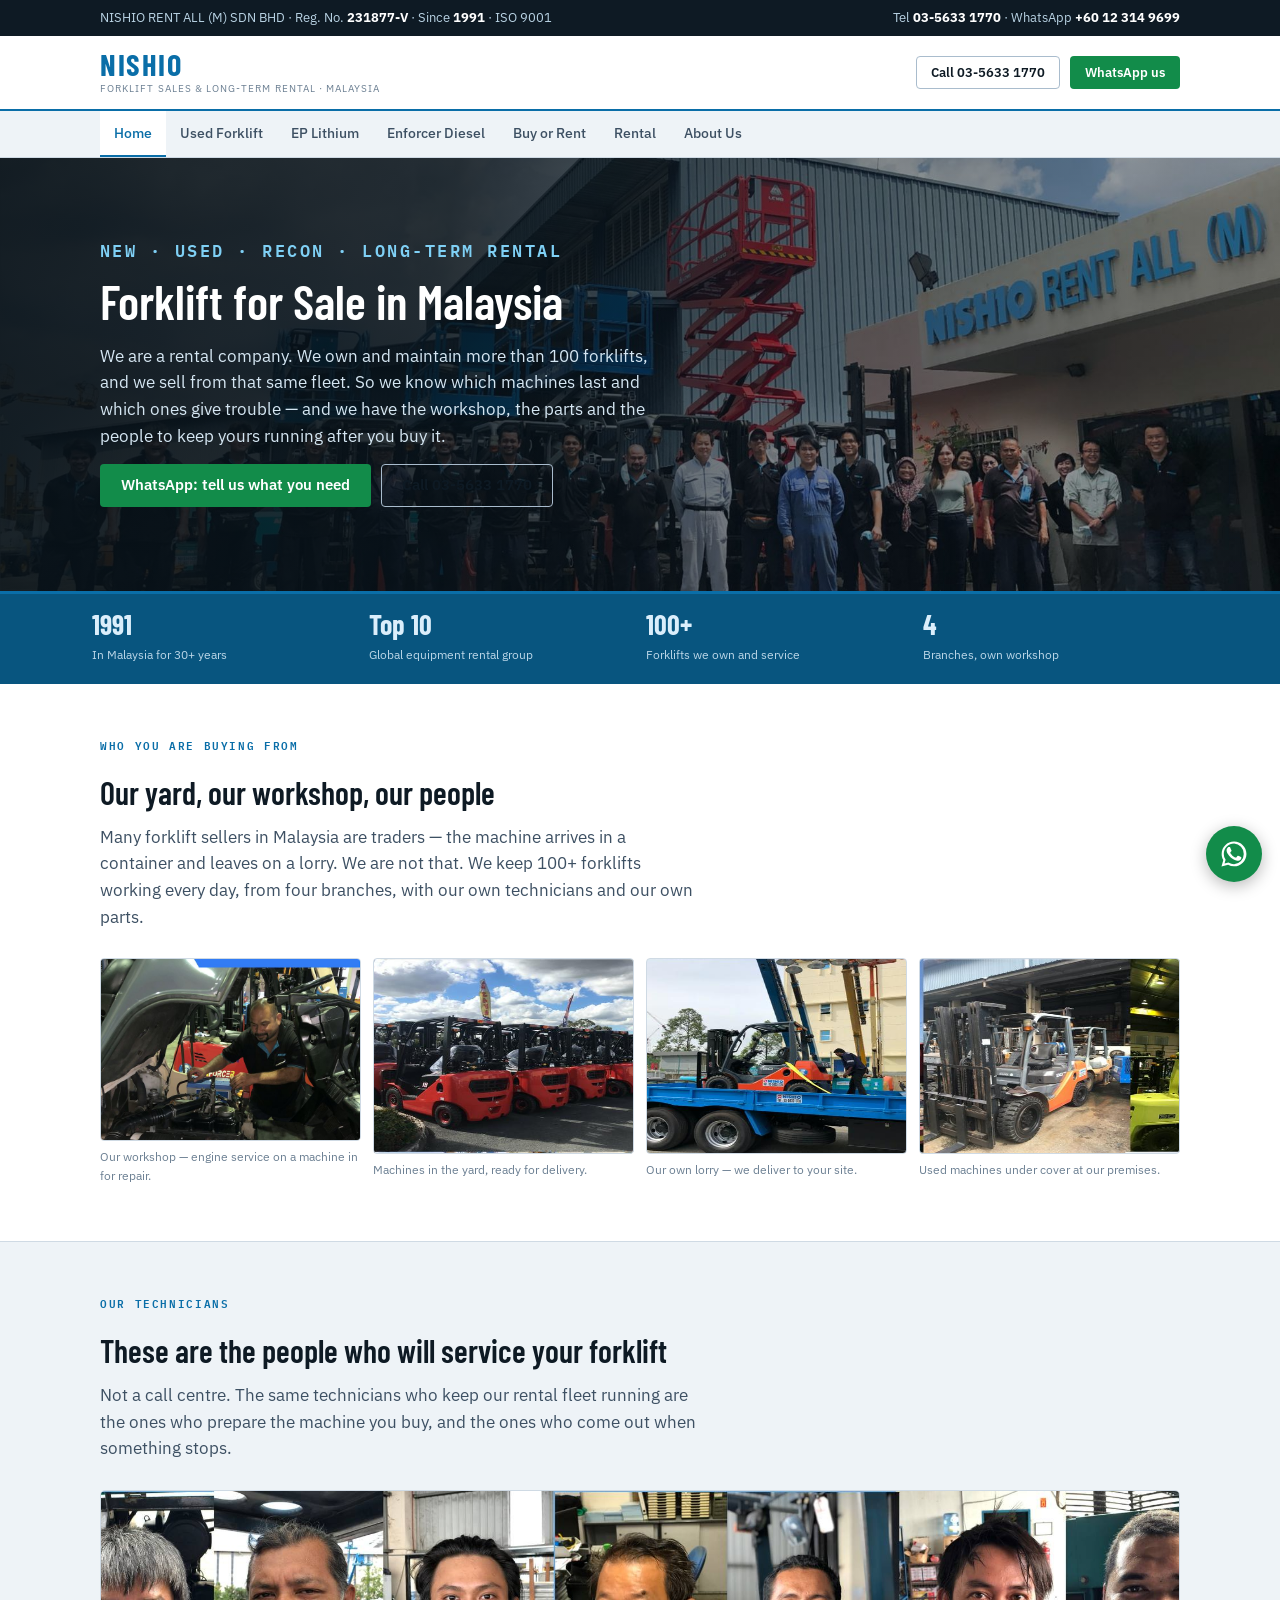
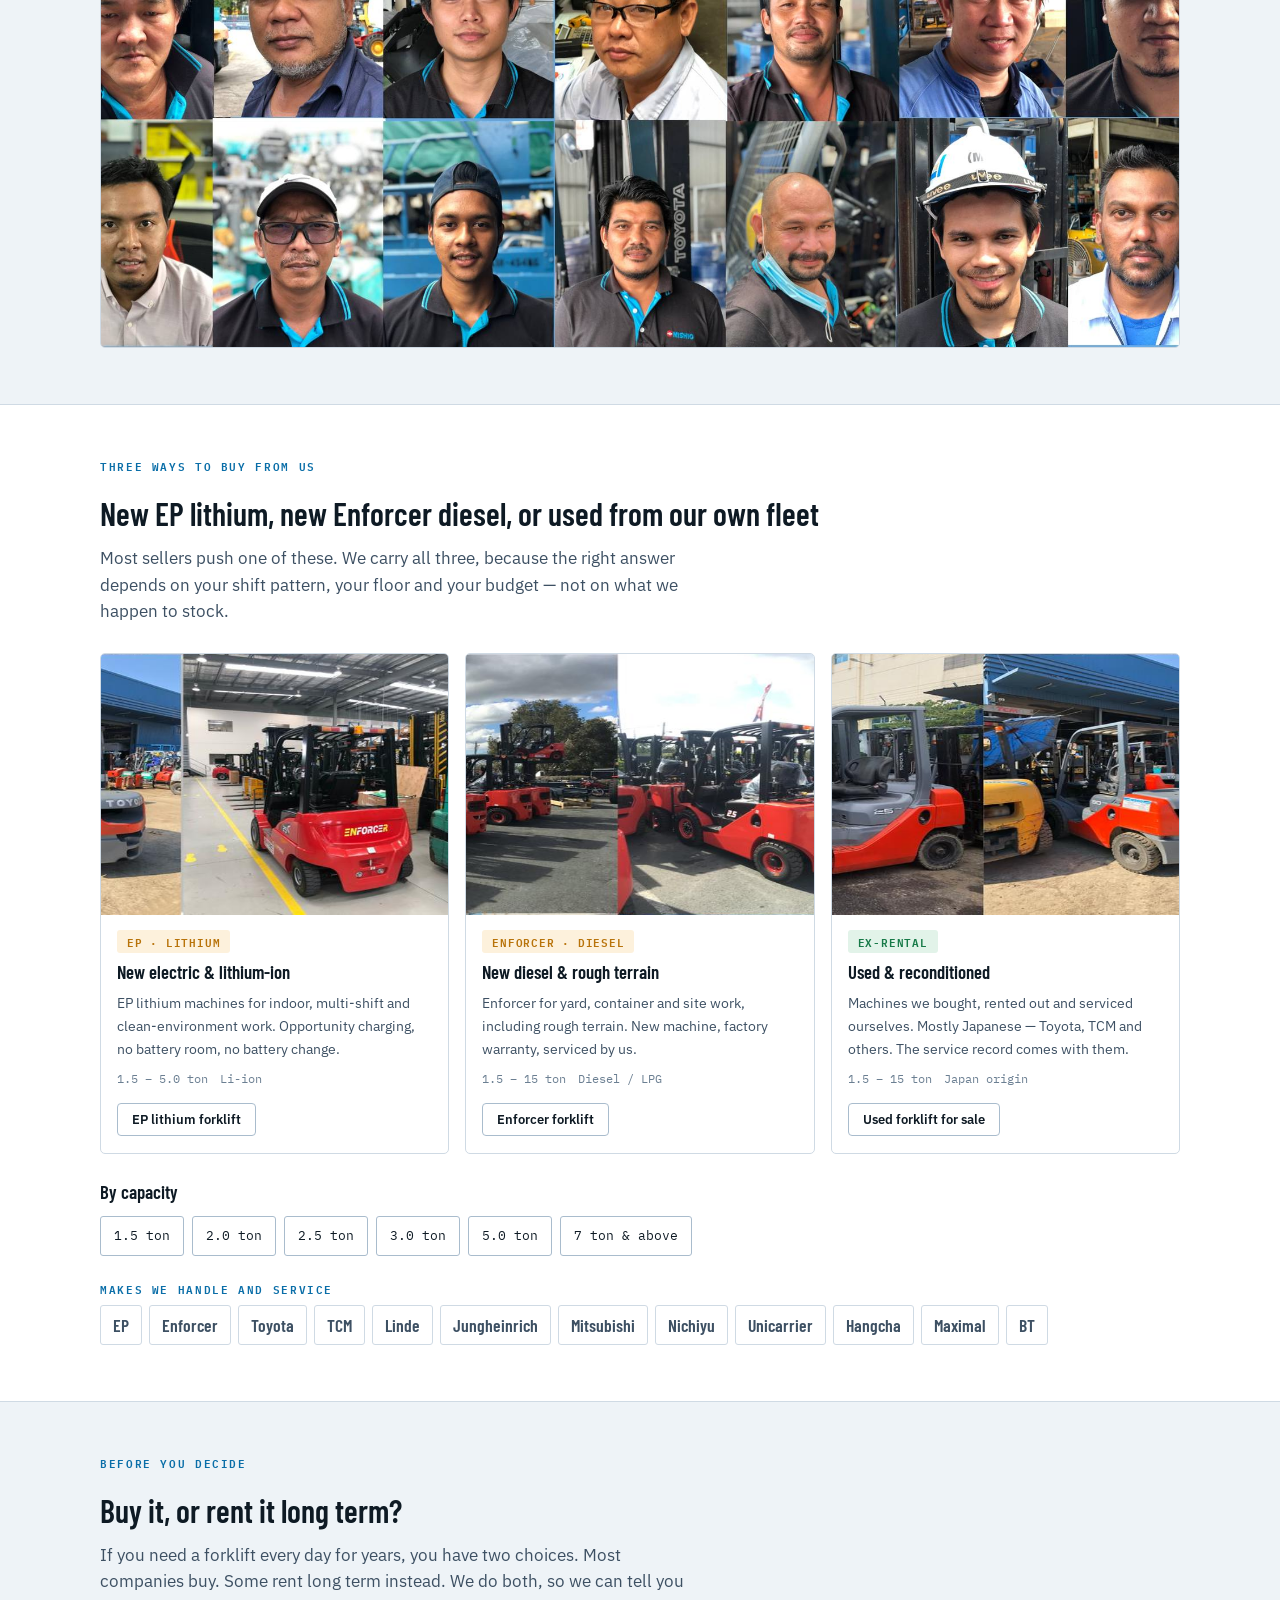
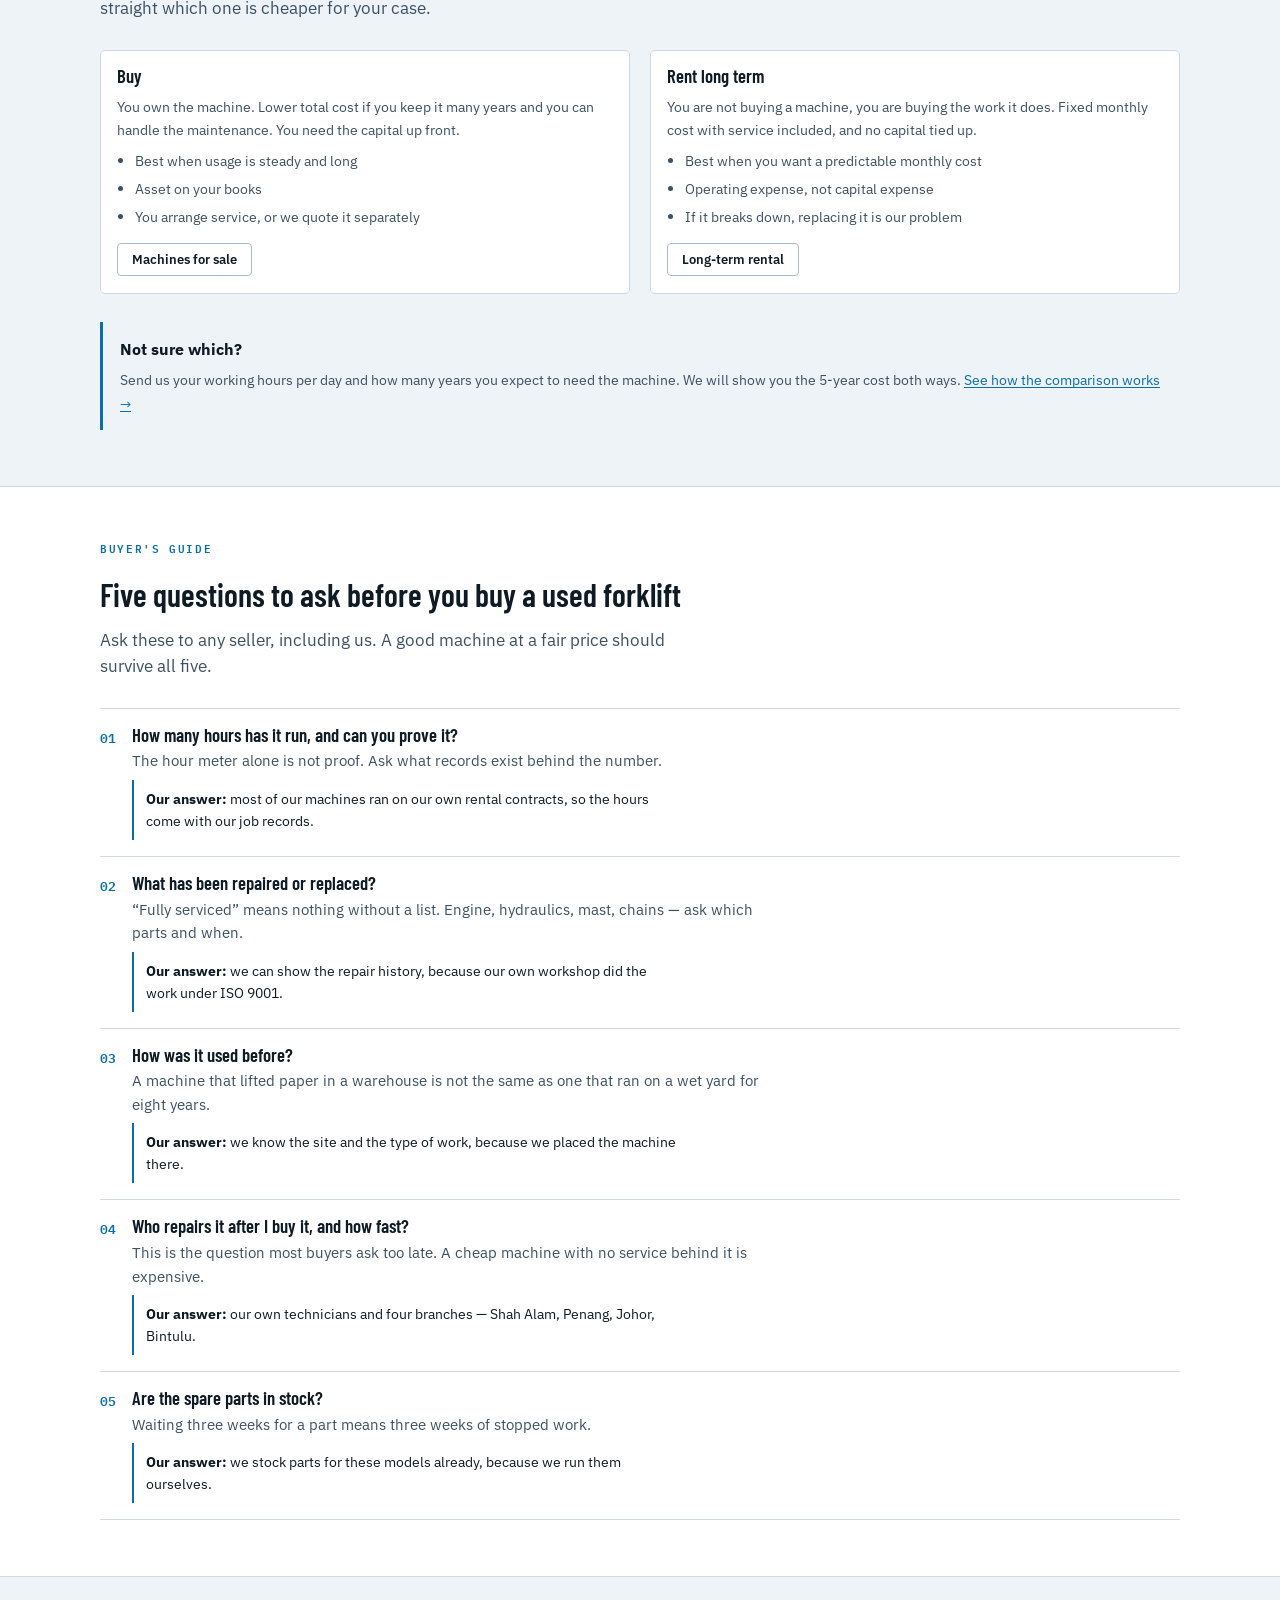
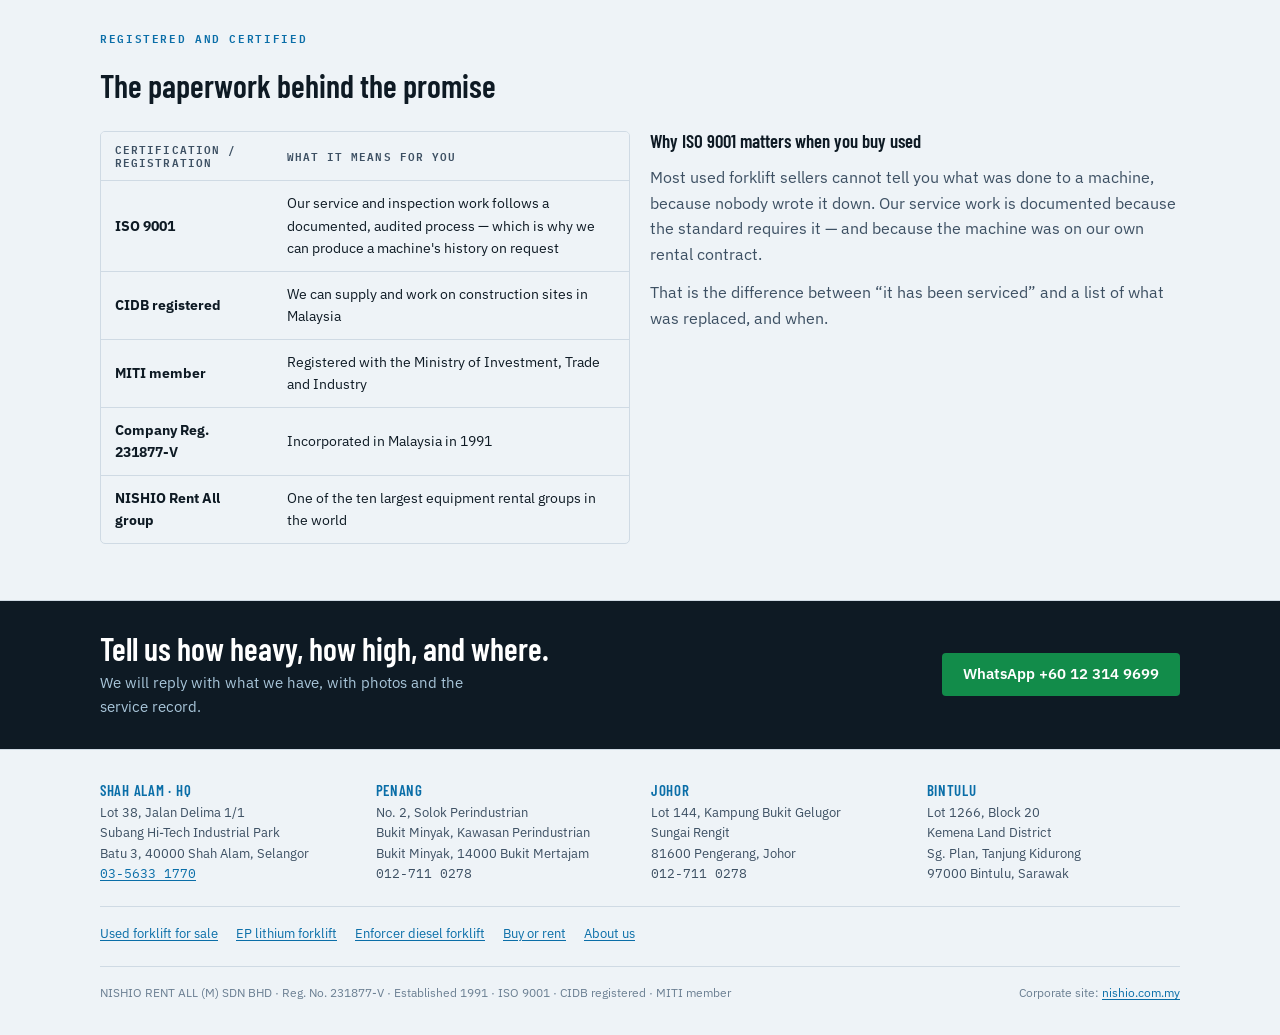
==== index.html @ c257a32a "Add files via upload" ====
<!doctype html>
<html lang="en-MY">
<head>
<meta charset="utf-8">
<meta name="viewport" content="width=device-width,initial-scale=1">
<title>Forklift for Sale in Malaysia | New, Used & Recon | NISHIO Rent All</title>
<meta name="description" content="Forklift for sale in Malaysia from a rental company that owns and services 100+ machines. New EP lithium, new Enforcer diesel, and used ex-rental forklifts with service records. Four branches, own workshop. Since 1991.">
<link rel="canonical" href="https://lp.nishio.com.my/">
<meta name="robots" content="index,follow,max-image-preview:large">
<meta property="og:type" content="website">
<meta property="og:title" content="Forklift for Sale in Malaysia | New, Used & Recon | NISHIO Rent All">
<meta property="og:description" content="Forklift for sale in Malaysia from a rental company that owns and services 100+ machines. New EP lithium, new Enforcer diesel, and used ex-rental forklifts with service records. Four branches, own workshop. Since 1991.">
<meta property="og:url" content="https://lp.nishio.com.my/">
<meta property="og:image" content="https://lp.nishio.com.my/img/hq-team.jpg">
<meta property="og:locale" content="en_MY">
<link rel="preconnect" href="https://fonts.googleapis.com">
<link rel="preconnect" href="https://fonts.gstatic.com" crossorigin>
<link rel="stylesheet" href="https://fonts.googleapis.com/css2?family=Barlow+Condensed:wght@500;600;700&family=IBM+Plex+Mono:wght@400;500;600&family=IBM+Plex+Sans:wght@400;500;600;700&display=swap">
<link rel="stylesheet" href="/assets/site.css">
<script async src="https://www.googletagmanager.com/gtag/js?id=G-WSLFVWD3RJ"></script>
<script>
window.dataLayer=window.dataLayer||[];function gtag(){dataLayer.push(arguments);}
gtag('js',new Date());gtag('config','G-WSLFVWD3RJ');
document.addEventListener('click',function(e){
  var a=e.target.closest('a'); if(!a||!a.href) return;
  if(/wa\.me|api\.whatsapp/.test(a.href)) gtag('event','whatsapp_click',{link_url:a.href,page_path:location.pathname});
  else if(a.href.indexOf('tel:')===0) gtag('event','tel_click',{page_path:location.pathname});
});
</script>
<script type="application/ld+json">
{"@context":"https://schema.org","@type":"Organization","name":"NISHIO RENT ALL (M) SDN BHD",
"alternateName":"NISHIO Rent All Malaysia","url":"https://lp.nishio.com.my/",
"logo":"https://lp.nishio.com.my/img/hq-team.jpg","foundingDate":"1991",
"telephone":"+60356331770","email":"sales@nishio.com.my",
"address":{"@type":"PostalAddress","streetAddress":"Lot 38, Jalan Delima 1/1, Subang Hi-Tech Industrial Park, Batu 3","addressLocality":"Shah Alam","addressRegion":"Selangor","postalCode":"40000","addressCountry":"MY"},
"areaServed":{"@type":"Country","name":"Malaysia"},
"sameAs":["https://www.nishio.com.my"]}
</script>
</head>
<body>
<a class="skip" href="#main">Skip to content</a>

<div class="topbar"><div class="wrap">
  <span>NISHIO RENT ALL (M) SDN BHD &middot; Reg. No. <b>231877-V</b> &middot; Since <b>1991</b> &middot; ISO 9001</span>
  <span>Tel <a href="tel:+60356331770"><b>03-5633 1770</b></a> &middot; WhatsApp <a href="https://wa.me/60123149699"><b>+60 12 314 9699</b></a></span>
</div></div>

<header class="hdr"><div class="wrap">
  <a class="brandmark" href="/"><b>NISHIO</b><small>Forklift Sales &amp; Long-Term Rental &middot; Malaysia</small></a>
  <div class="hdr-right">
    <a class="btn btn-line btn-sm" href="tel:+60356331770">Call 03-5633 1770</a>
    <a class="btn btn-wa btn-sm" href="https://wa.me/60123149699">WhatsApp us</a>
  </div>
</div></header>

<div class="navbar"><div class="wrap"><nav class="nav" aria-label="Main">
  <a href="/" class="here" aria-current="page">Home</a>
  <a href="/used-forklift/">Used Forklift</a>
  <a href="/new-forklift/ep-lithium/">EP Lithium</a>
  <a href="/new-forklift/enforcer/">Enforcer Diesel</a>
  <a href="/guide/buy-or-rent-forklift/">Buy or Rent</a>
  <a href="/rental/">Rental</a>
  <a href="/about/">About Us</a>
</nav></div></div>
<main id="main">

<div class="phero">
  <div class="wrap"><div class="phero-in">
    <p class="eyebrow">New &middot; Used &middot; Recon &middot; Long-term rental</p>
    <h1>Forklift for Sale in Malaysia</h1>
    <p>We are a rental company. We own and maintain more than 100 forklifts, and we sell from that same fleet. So we know which machines last and which ones give trouble &mdash; and we have the workshop, the parts and the people to keep yours running after you buy it.</p>
    <div class="cta-row"><a class="btn btn-wa" href="https://wa.me/60123149699">WhatsApp: tell us what you need</a><a class="btn btn-line" href="tel:+60356331770">Call 03-5633 1770</a></div>
  </div></div>
</div>
<div class="facts"><div class="wrap">
<div><b>1991</b><span>In Malaysia for 30+ years</span></div>
<div><b>Top 10</b><span>Global equipment rental group</span></div>
<div><b>100+</b><span>Forklifts we own and service</span></div>
<div><b>4</b><span>Branches, own workshop</span></div>
</div></div>
<section><div class="wrap stack-lg">
  <div class="stack">
    <p class="eyebrow">Who you are buying from</p>
    <h2>Our yard, our workshop, our people</h2>
    <p class="lede">Many forklift sellers in Malaysia are traders &mdash; the machine arrives in a container and leaves on a lorry. We are not that. We keep 100+ forklifts working every day, from four branches, with our own technicians and our own parts.</p>
  </div>
  <div class="proofgrid">
    <figure><img src="/img/workshop.jpg" alt="NISHIO technician servicing a forklift engine in our workshop" loading="lazy" width="1100" height="766"><figcaption>Our workshop &mdash; engine service on a machine in for repair.</figcaption></figure>
    <figure><span class="cell c1 r1"></span><figcaption>Machines in the yard, ready for delivery.</figcaption></figure>
    <figure><span class="cell c5 r2"></span><figcaption>Our own lorry &mdash; we deliver to your site.</figcaption></figure>
    <figure><span class="cell c4 r1"></span><figcaption>Used machines under cover at our premises.</figcaption></figure>
  </div>
</div></section>

<section class="sec-2"><div class="wrap stack-lg">
  <div class="stack">
    <p class="eyebrow">Our technicians</p>
    <h2>These are the people who will service your forklift</h2>
    <p class="lede">Not a call centre. The same technicians who keep our rental fleet running are the ones who prepare the machine you buy, and the ones who come out when something stops.</p>
  </div>
  <img class="faceband" src="/img/technicians.jpg" alt="The NISHIO Malaysia service team" loading="lazy" width="1900" height="803">
</div></section>

<section><div class="wrap stack-lg">
  <div class="stack">
    <p class="eyebrow">Three ways to buy from us</p>
    <h2>New EP lithium, new Enforcer diesel, or used from our own fleet</h2>
    <p class="lede">Most sellers push one of these. We carry all three, because the right answer depends on your shift pattern, your floor and your budget &mdash; not on what we happen to stock.</p>
  </div>
  <div class="grid-3">
    <article class="card"><span class="cell c3 r2"></span><div class="card-body">
      <span class="badge excl">EP &middot; lithium</span><h3>New electric &amp; lithium-ion</h3>
      <p>EP lithium machines for indoor, multi-shift and clean-environment work. Opportunity charging, no battery room, no battery change.</p>
      <div class="specline"><span>1.5 &ndash; 5.0 ton</span><span>Li-ion</span></div>
      <div class="foot"><a class="btn btn-line btn-sm" href="/new-forklift/ep-lithium/">EP lithium forklift</a></div>
    </div></article>
    <article class="card"><span class="cell c2 r1"></span><div class="card-body">
      <span class="badge excl">Enforcer &middot; diesel</span><h3>New diesel &amp; rough terrain</h3>
      <p>Enforcer for yard, container and site work, including rough terrain. New machine, factory warranty, serviced by us.</p>
      <div class="specline"><span>1.5 &ndash; 15 ton</span><span>Diesel / LPG</span></div>
      <div class="foot"><a class="btn btn-line btn-sm" href="/new-forklift/enforcer/">Enforcer forklift</a></div>
    </div></article>
    <article class="card"><span class="cell c2 r2"></span><div class="card-body">
      <span class="badge ok">Ex-rental</span><h3>Used &amp; reconditioned</h3>
      <p>Machines we bought, rented out and serviced ourselves. Mostly Japanese &mdash; Toyota, TCM and others. The service record comes with them.</p>
      <div class="specline"><span>1.5 &ndash; 15 ton</span><span>Japan origin</span></div>
      <div class="foot"><a class="btn btn-line btn-sm" href="/used-forklift/">Used forklift for sale</a></div>
    </div></article>
  </div>
  <div class="stack"><h3>By capacity</h3><div class="chips">
    <span class="chip">1.5 ton</span><span class="chip">2.0 ton</span><span class="chip">2.5 ton</span>
    <span class="chip">3.0 ton</span><span class="chip">5.0 ton</span><span class="chip">7 ton &amp; above</span>
  </div></div>
  <div><p class="eyebrow">Makes we handle and service</p><div class="brands">
    <span>EP</span><span>Enforcer</span><span>Toyota</span><span>TCM</span><span>Linde</span>
    <span>Jungheinrich</span><span>Mitsubishi</span><span>Nichiyu</span><span>Unicarrier</span>
    <span>Hangcha</span><span>Maximal</span><span>BT</span>
  </div></div>
</div></section>

<section class="sec-2"><div class="wrap stack-lg">
  <div class="stack">
    <p class="eyebrow">Before you decide</p>
    <h2>Buy it, or rent it long term?</h2>
    <p class="lede">If you need a forklift every day for years, you have two choices. Most companies buy. Some rent long term instead. We do both, so we can tell you straight which one is cheaper for your case.</p>
  </div>
  <div class="grid-2">
    <article class="card"><div class="card-body">
      <h3>Buy</h3>
      <p>You own the machine. Lower total cost if you keep it many years and you can handle the maintenance. You need the capital up front.</p>
      <ul><li>Best when usage is steady and long</li><li>Asset on your books</li><li>You arrange service, or we quote it separately</li></ul>
      <div class="foot"><a class="btn btn-line btn-sm" href="/used-forklift/">Machines for sale</a></div>
    </div></article>
    <article class="card"><div class="card-body">
      <h3>Rent long term</h3>
      <p>You are not buying a machine, you are buying the work it does. Fixed monthly cost with service included, and no capital tied up.</p>
      <ul><li>Best when you want a predictable monthly cost</li><li>Operating expense, not capital expense</li><li>If it breaks down, replacing it is our problem</li></ul>
      <div class="foot"><a class="btn btn-line btn-sm" href="/rental/">Long-term rental</a></div>
    </div></article>
  </div>
  <div class="callout"><b>Not sure which?</b>
    <p>Send us your working hours per day and how many years you expect to need the machine. We will show you the 5-year cost both ways. <a href="/guide/buy-or-rent-forklift/">See how the comparison works &rarr;</a></p></div>
</div></section>

<section><div class="wrap stack-lg">
  <div class="stack">
    <p class="eyebrow">Buyer's guide</p>
    <h2>Five questions to ask before you buy a used forklift</h2>
    <p class="lede">Ask these to any seller, including us. A good machine at a fair price should survive all five.</p>
  </div>
  <div class="qlist">
    <div class="qrow"><div class="qnum">01</div><div><h3>How many hours has it run, and can you prove it?</h3>
      <p>The hour meter alone is not proof. Ask what records exist behind the number.</p>
      <p class="ans"><b>Our answer:</b> most of our machines ran on our own rental contracts, so the hours come with our job records.</p></div></div>
    <div class="qrow"><div class="qnum">02</div><div><h3>What has been repaired or replaced?</h3>
      <p>&ldquo;Fully serviced&rdquo; means nothing without a list. Engine, hydraulics, mast, chains &mdash; ask which parts and when.</p>
      <p class="ans"><b>Our answer:</b> we can show the repair history, because our own workshop did the work under ISO 9001.</p></div></div>
    <div class="qrow"><div class="qnum">03</div><div><h3>How was it used before?</h3>
      <p>A machine that lifted paper in a warehouse is not the same as one that ran on a wet yard for eight years.</p>
      <p class="ans"><b>Our answer:</b> we know the site and the type of work, because we placed the machine there.</p></div></div>
    <div class="qrow"><div class="qnum">04</div><div><h3>Who repairs it after I buy it, and how fast?</h3>
      <p>This is the question most buyers ask too late. A cheap machine with no service behind it is expensive.</p>
      <p class="ans"><b>Our answer:</b> our own technicians and four branches &mdash; Shah Alam, Penang, Johor, Bintulu.</p></div></div>
    <div class="qrow"><div class="qnum">05</div><div><h3>Are the spare parts in stock?</h3>
      <p>Waiting three weeks for a part means three weeks of stopped work.</p>
      <p class="ans"><b>Our answer:</b> we stock parts for these models already, because we run them ourselves.</p></div></div>
  </div>
</div></section>

<section class="sec-2"><div class="wrap stack-lg">
  <div class="stack"><p class="eyebrow">Registered and certified</p><h2>The paperwork behind the promise</h2></div>
  <div class="grid-2">
    <div class="tablewrap"><table>
      <thead><tr><th>Certification / registration</th><th>What it means for you</th></tr></thead>
      <tbody>
        <tr><td><b>ISO 9001</b></td><td>Our service and inspection work follows a documented, audited process &mdash; which is why we can produce a machine's history on request</td></tr>
        <tr><td><b>CIDB registered</b></td><td>We can supply and work on construction sites in Malaysia</td></tr>
        <tr><td><b>MITI member</b></td><td>Registered with the Ministry of Investment, Trade and Industry</td></tr>
        <tr><td><b>Company Reg. 231877-V</b></td><td>Incorporated in Malaysia in 1991</td></tr>
        <tr><td><b>NISHIO Rent All group</b></td><td>One of the ten largest equipment rental groups in the world</td></tr>
      </tbody></table></div>
    <div class="prose">
      <h3>Why ISO 9001 matters when you buy used</h3>
      <p>Most used forklift sellers cannot tell you what was done to a machine, because nobody wrote it down. Our service work is documented because the standard requires it &mdash; and because the machine was on our own rental contract.</p>
      <p>That is the difference between &ldquo;it has been serviced&rdquo; and a list of what was replaced, and when.</p>
    </div>
  </div>
</div></section>
</main>

<div class="band"><div class="wrap">
  <div class="stack" style="gap:5px">
    <h2>Tell us how heavy, how high, and where.</h2>
    <p>We will reply with what we have, with photos and the service record.</p>
  </div>
  <div class="cta-row"><a class="btn btn-wa" href="https://wa.me/60123149699">WhatsApp +60 12 314 9699</a></div>
</div></div>

<footer class="ftr"><div class="wrap">
  <div class="branches">
    <div><h4>Shah Alam &middot; HQ</h4><address>Lot 38, Jalan Delima 1/1<br>Subang Hi-Tech Industrial Park<br>Batu 3, 40000 Shah Alam, Selangor<br><a href="tel:+60356331770" class="mono">03-5633 1770</a></address></div>
    <div><h4>Penang</h4><address>No. 2, Solok Perindustrian<br>Bukit Minyak, Kawasan Perindustrian<br>Bukit Minyak, 14000 Bukit Mertajam<br><span class="mono">012-711 0278</span></address></div>
    <div><h4>Johor</h4><address>Lot 144, Kampung Bukit Gelugor<br>Sungai Rengit<br>81600 Pengerang, Johor<br><span class="mono">012-711 0278</span></address></div>
    <div><h4>Bintulu</h4><address>Lot 1266, Block 20<br>Kemena Land District<br>Sg. Plan, Tanjung Kidurong<br>97000 Bintulu, Sarawak</address></div>
  </div>
  <div class="ftrnav">
    <a href="/used-forklift/">Used forklift for sale</a>
    <a href="/new-forklift/ep-lithium/">EP lithium forklift</a>
    <a href="/new-forklift/enforcer/">Enforcer diesel forklift</a>
    <a href="/guide/buy-or-rent-forklift/">Buy or rent</a>
    <a href="/about/">About us</a>
  </div>
  <div class="legal">
    <span>NISHIO RENT ALL (M) SDN BHD &middot; Reg. No. 231877-V &middot; Established 1991 &middot; ISO 9001 &middot; CIDB registered &middot; MITI member</span>
    <span>Corporate site: <a href="https://www.nishio.com.my">nishio.com.my</a></span>
  </div>
</div></footer>

<a class="wafloat" href="https://wa.me/60123149699" aria-label="WhatsApp us">
<svg viewBox="0 0 24 24" aria-hidden="true"><path d="M17.47 14.38c-.3-.15-1.77-.87-2.04-.97-.27-.1-.47-.15-.67.15-.2.3-.77.97-.95 1.17-.17.2-.35.22-.65.07-.3-.15-1.27-.47-2.42-1.49-.9-.8-1.5-1.79-1.67-2.09-.17-.3-.02-.46.13-.61.15-.15.32-.37.47-.55.15-.17.2-.3.3-.5.1-.2.05-.37-.02-.52-.07-.15-.65-1.57-.9-2.14-.23-.56-.47-.48-.65-.49h-.55c-.2 0-.5.07-.77.37-.27.3-1.02.99-1.02 2.41 0 1.42 1.04 2.8 1.19 2.99.15.2 2.05 3.13 4.96 4.39.69.3 1.24.48 1.66.61.7.22 1.34.19 1.84.12.56-.08 1.72-.7 1.96-1.38.25-.68.25-1.26.17-1.38-.07-.12-.27-.2-.57-.35z"/><path d="M12.04 2C6.58 2 2.13 6.45 2.13 11.91c0 1.75.46 3.46 1.32 4.96L2 22l5.25-1.38a9.87 9.87 0 0 0 4.79 1.22h.01c5.46 0 9.91-4.45 9.91-9.91C21.96 6.45 17.5 2 12.04 2zm0 18.13a8.2 8.2 0 0 1-4.18-1.14l-.3-.18-3.11.82.83-3.04-.19-.31a8.22 8.22 0 0 1-1.26-4.37c0-4.54 3.7-8.23 8.24-8.23a8.24 8.24 0 0 1 .01 16.45z"/></svg>
</a>
</body>
</html>
---- assets/site.css ----
:root{--ink:#0e1a24;--ink-2:#3d5063;--ink-3:#6b7f92;--paper:#fff;--paper-2:#eef3f7;--paper-3:#e2eaf1;
--line:#cfdae4;--line-strong:#a9bccd;--brand:#0a6ea8;--brand-ink:#08557f;--brand-bright:#17a2dc;
--amber:#b8730a;--amber-bg:#fdf1dc;--green:#177a48;--green-bg:#e2f3e9;--wa:#128c4a;
--shadow:0 1px 2px rgba(14,26,36,.06),0 6px 16px rgba(14,26,36,.05);--grid:url(/img/fleet.jpg)}
@media (prefers-color-scheme:dark){:root{--ink:#e7eef4;--ink-2:#a8bccc;--ink-3:#7f95a8;--paper:#0d151c;
--paper-2:#141f28;--paper-3:#1b2833;--line:#26353f;--line-strong:#3a4c59;--brand:#49b3e6;--brand-ink:#0d2c3d;
--amber:#e8a83c;--amber-bg:#2e2415;--green:#4cc184;--green-bg:#12281d;--wa:#25d366;
--shadow:0 1px 2px rgba(0,0,0,.4),0 6px 16px rgba(0,0,0,.35)}}
*{box-sizing:border-box}
body{margin:0;background:var(--paper);color:var(--ink);font-family:"IBM Plex Sans",system-ui,-apple-system,"Segoe UI",sans-serif;font-size:16px;line-height:1.6;-webkit-font-smoothing:antialiased}
img{max-width:100%;height:auto;display:block}
h1,h2,h3,h4{font-family:"Barlow Condensed","Arial Narrow",system-ui,sans-serif;font-weight:600;line-height:1.1;text-wrap:balance;margin:0}
h1{font-size:clamp(2rem,5vw,3.05rem)}h2{font-size:clamp(1.45rem,3.2vw,2rem)}h3{font-size:1.17rem}
p{margin:0}a{color:var(--brand);text-underline-offset:2px}
:focus-visible{outline:2px solid var(--brand-bright);outline-offset:2px;border-radius:2px}
.skip{position:absolute;left:-9999px}.skip:focus{left:8px;top:8px;z-index:99;background:var(--paper);padding:10px 14px;border:1px solid var(--brand)}
.mono{font-family:"IBM Plex Mono",ui-monospace,monospace;font-variant-numeric:tabular-nums}
.wrap{max-width:1120px;margin:0 auto;padding-inline:20px}
.topbar{background:var(--ink);color:#b9d3e4;font-size:.8rem}
.topbar .wrap{display:flex;flex-wrap:wrap;gap:4px 20px;justify-content:space-between;align-items:center;padding-block:8px}
.topbar b{color:#fff}.topbar a{color:#b9d3e4;text-decoration:none}
.hdr{border-bottom:2px solid var(--brand);background:var(--paper)}
.hdr .wrap{display:flex;flex-wrap:wrap;gap:12px 24px;align-items:center;justify-content:space-between;padding-block:13px}
.brandmark{display:flex;flex-direction:column;gap:1px;text-decoration:none}
.brandmark b{font-family:"Barlow Condensed",sans-serif;font-size:1.9rem;font-weight:700;letter-spacing:.05em;color:var(--brand);line-height:1}
.brandmark small{font-size:.6rem;letter-spacing:.11em;text-transform:uppercase;color:var(--ink-3)}
.hdr-right{display:flex;flex-wrap:wrap;align-items:center;gap:10px}
.navbar{background:var(--paper-2);border-bottom:1px solid var(--line)}
.nav{display:flex;flex-wrap:wrap}
.nav a{font-size:.87rem;font-weight:500;color:var(--ink-2);text-decoration:none;padding:11px 14px;border-bottom:2px solid transparent}
.nav a:hover{color:var(--brand)}.nav a.here{color:var(--brand);border-bottom-color:var(--brand);background:var(--paper)}
.btn{display:inline-flex;align-items:center;gap:8px;font:600 .93rem/1 "IBM Plex Sans",sans-serif;padding:13px 20px;border-radius:4px;text-decoration:none;border:1px solid transparent;cursor:pointer}
.btn-wa{background:var(--wa);color:#fff}.btn-wa:hover{filter:brightness(1.08)}
.btn-line{background:transparent;color:var(--ink);border-color:var(--line-strong)}
.btn-line:hover{border-color:var(--brand);color:var(--brand)}
.btn-ghost{background:rgba(255,255,255,.1);color:#fff;border-color:rgba(255,255,255,.45)}
.btn-sm{padding:9px 14px;font-size:.83rem}
section{padding-block:clamp(34px,5vw,56px)}
.sec-2{background:var(--paper-2);border-block:1px solid var(--line)}
.eyebrow{font:600 .68rem/1 "IBM Plex Mono",monospace;letter-spacing:.15em;text-transform:uppercase;color:var(--brand);margin-bottom:10px}
.lede{font-size:1.04rem;color:var(--ink-2);max-width:60ch}
.stack{display:flex;flex-direction:column;gap:14px}.stack-lg{display:flex;flex-direction:column;gap:28px}
.cta-row{display:flex;flex-wrap:wrap;gap:10px}
.phero{position:relative;background:#0b1720 url(/img/hq-team.jpg) center 38%/cover no-repeat;border-bottom:3px solid var(--brand)}
.phero::before{content:"";position:absolute;inset:0;background:linear-gradient(100deg,rgba(6,16,23,.93) 0,rgba(6,16,23,.86) 34%,rgba(6,16,23,.52) 60%,rgba(6,16,23,.28) 100%)}
.phero .wrap{position:relative;padding-block:clamp(44px,7vw,84px);min-height:340px;display:flex;align-items:center}
.phero-in{max-width:56ch;display:flex;flex-direction:column;gap:15px}
.phero .eyebrow{color:#7fd0f5;margin:0}.phero h1{color:#fff}.phero p{color:#d5e6f2;font-size:1.04rem}
.plate{border:1px solid var(--line-strong);border-radius:5px;overflow:hidden;background:var(--paper);box-shadow:var(--shadow)}
.plate-hd{background:var(--ink);color:#fff;font:600 .66rem/1 "IBM Plex Mono",monospace;letter-spacing:.14em;text-transform:uppercase;padding:9px 12px}
.plate dl{margin:0;display:grid;grid-template-columns:auto 1fr}
.plate dt{padding:9px 12px;font-size:.78rem;color:var(--ink-3);border-top:1px solid var(--line)}
.plate dd{margin:0;padding:9px 12px;font-family:"IBM Plex Mono",monospace;font-size:.83rem;text-align:right;border-top:1px solid var(--line)}
.plate dt:first-of-type,.plate dd:first-of-type{border-top:0}
.facts{background:var(--brand-ink);color:#dbeefb}
.facts .wrap{display:grid;grid-template-columns:repeat(4,1fr);padding-block:0}
.facts div{padding:16px 6px 17px}
.facts b{display:block;font-family:"Barlow Condensed",sans-serif;font-size:1.75rem;line-height:1;margin-bottom:3px}
.facts span{font-size:.73rem;opacity:.85}
.grid-3{display:grid;grid-template-columns:repeat(3,1fr);gap:16px}
.grid-2{display:grid;grid-template-columns:repeat(2,1fr);gap:20px}
.card{border:1px solid var(--line);border-radius:5px;background:var(--paper);overflow:hidden;display:flex;flex-direction:column}
.card-body{padding:15px 16px 17px;display:flex;flex-direction:column;gap:9px;flex:1}
.card p{font-size:.9rem;color:var(--ink-2)}
.card ul{margin:0;padding-left:18px;font-size:.89rem;color:var(--ink-2);display:flex;flex-direction:column;gap:5px}
.card .foot{margin-top:auto;padding-top:5px}
.specline{font-family:"IBM Plex Mono",monospace;font-size:.75rem;color:var(--ink-3);display:flex;flex-wrap:wrap;gap:3px 12px}
.cell{display:block;aspect-ratio:4/3;background-image:var(--grid);background-size:500% 200%;background-repeat:no-repeat}
.c1{background-position-x:0}.c2{background-position-x:25%}.c3{background-position-x:50%}
.c4{background-position-x:75%}.c5{background-position-x:100%}
.r1{background-position-y:0}.r2{background-position-y:100%}
figure{margin:0;display:flex;flex-direction:column;gap:6px}
figure img,figure .cell{border:1px solid var(--line);border-radius:4px}
figcaption,.capt{font-size:.75rem;color:var(--ink-3)}
.proofgrid{display:grid;grid-template-columns:repeat(4,1fr);gap:12px}
.proofgrid .cell{aspect-ratio:4/3}
.faceband{width:100%;border-radius:5px;border:1px solid var(--line)}
.gallery{display:grid;grid-template-columns:repeat(4,1fr);gap:10px}
.gallery .cell{aspect-ratio:1;border:1px solid var(--line);border-radius:4px}
.chips{display:flex;flex-wrap:wrap;gap:8px}
.chip{font-family:"IBM Plex Mono",monospace;font-size:.83rem;border:1px solid var(--line-strong);border-radius:3px;padding:8px 13px;background:var(--paper)}
.badge{display:inline-flex;align-items:center;gap:6px;font:600 .69rem/1 "IBM Plex Mono",monospace;letter-spacing:.07em;text-transform:uppercase;padding:6px 10px;border-radius:3px;align-self:flex-start}
.badge.ok{background:var(--green-bg);color:var(--green)}
.badge.excl{background:var(--amber-bg);color:var(--amber)}
.qlist{display:flex;flex-direction:column;border-top:1px solid var(--line)}
.qrow{display:grid;grid-template-columns:auto 1fr;gap:16px;padding:16px 0;border-bottom:1px solid var(--line);align-items:start}
.qnum{font-family:"IBM Plex Mono",monospace;font-size:.8rem;font-weight:600;color:var(--brand);padding-top:3px}
.qrow h3{margin-bottom:4px}.qrow p{font-size:.92rem;color:var(--ink-2);max-width:70ch}
.qrow .ans{margin-top:7px;font-size:.86rem;color:var(--ink);background:var(--paper);border-left:2px solid var(--brand);padding:8px 12px;border-radius:0 3px 3px 0}
.tablewrap{overflow-x:auto;border:1px solid var(--line);border-radius:5px}
table{border-collapse:collapse;width:100%;min-width:520px;font-size:.88rem}
th,td{text-align:left;padding:11px 14px;border-bottom:1px solid var(--line)}
th{background:var(--paper-2);font:600 .67rem/1.2 "IBM Plex Mono",monospace;letter-spacing:.1em;text-transform:uppercase;color:var(--ink-2)}
tbody tr:last-child td{border-bottom:0}
td.num{font-family:"IBM Plex Mono",monospace;font-variant-numeric:tabular-nums;white-space:nowrap}
.brands{display:flex;flex-wrap:wrap;gap:7px}
.brands span{font-family:"Barlow Condensed",sans-serif;font-size:1.1rem;font-weight:600;color:var(--ink-2);border:1px solid var(--line);border-radius:3px;padding:5px 12px;background:var(--paper)}
.callout{border-left:3px solid var(--brand);background:var(--paper-2);padding:15px 17px;border-radius:0 4px 4px 0;display:flex;flex-direction:column;gap:6px}
.callout p{font-size:.9rem;color:var(--ink-2)}
.faq details{border-bottom:1px solid var(--line)}
.faq summary{cursor:pointer;padding:14px 2px;font-weight:600;list-style:none;display:flex;justify-content:space-between;gap:16px}
.faq summary::-webkit-details-marker{display:none}
.faq summary::after{content:"+";color:var(--brand);font-family:"IBM Plex Mono",monospace}
.faq details[open] summary::after{content:"\2013"}
.faq p{padding:0 2px 15px;font-size:.91rem;color:var(--ink-2);max-width:70ch}
.prose{max-width:66ch;display:flex;flex-direction:column;gap:13px}
.prose p{color:var(--ink-2)}
.prose ul{margin:0;padding-left:19px;color:var(--ink-2);display:flex;flex-direction:column;gap:6px;font-size:.94rem}
.band{background:var(--ink);color:#e6f1f8}
.band .wrap{display:flex;flex-wrap:wrap;gap:18px;align-items:center;justify-content:space-between;padding-block:30px}
.band h2{color:#fff}.band p{color:#a9c6da;font-size:.94rem;max-width:46ch}
.ftr{background:var(--paper-2);border-top:1px solid var(--line);font-size:.85rem}
.ftr .wrap{padding-block:32px;display:flex;flex-direction:column;gap:22px}
.branches{display:grid;grid-template-columns:repeat(4,1fr);gap:22px}
.branches h4{font-size:.93rem;letter-spacing:.05em;text-transform:uppercase;color:var(--brand);margin-bottom:5px}
.branches address{font-style:normal;color:var(--ink-2);font-size:.81rem;line-height:1.55}
.ftrnav{display:flex;flex-wrap:wrap;gap:6px 18px;font-size:.84rem;border-top:1px solid var(--line);padding-top:16px}
.legal{border-top:1px solid var(--line);padding-top:16px;display:flex;flex-wrap:wrap;gap:8px 24px;justify-content:space-between;color:var(--ink-3);font-size:.78rem}
.wafloat{position:fixed;right:18px;bottom:18px;z-index:50;width:56px;height:56px;border-radius:50%;background:var(--wa);display:flex;align-items:center;justify-content:center;box-shadow:0 4px 16px rgba(0,0,0,.28)}
.wafloat svg{width:30px;height:30px;fill:#fff}
@media(max-width:900px){.proofgrid{grid-template-columns:repeat(2,1fr)}}
@media(max-width:860px){.grid-3,.gallery{grid-template-columns:repeat(3,1fr)}}
@media(max-width:820px){.branches{grid-template-columns:repeat(2,1fr)}}
@media(max-width:700px){.facts .wrap{grid-template-columns:repeat(2,1fr)}}
@media(max-width:620px){.grid-3,.grid-2{grid-template-columns:1fr}}
@media(max-width:560px){.gallery,.proofgrid{grid-template-columns:repeat(2,1fr)}}
@media(max-width:480px){.branches{grid-template-columns:1fr}}
@media(prefers-reduced-motion:reduce){*{animation:none!important;transition:none!important}}
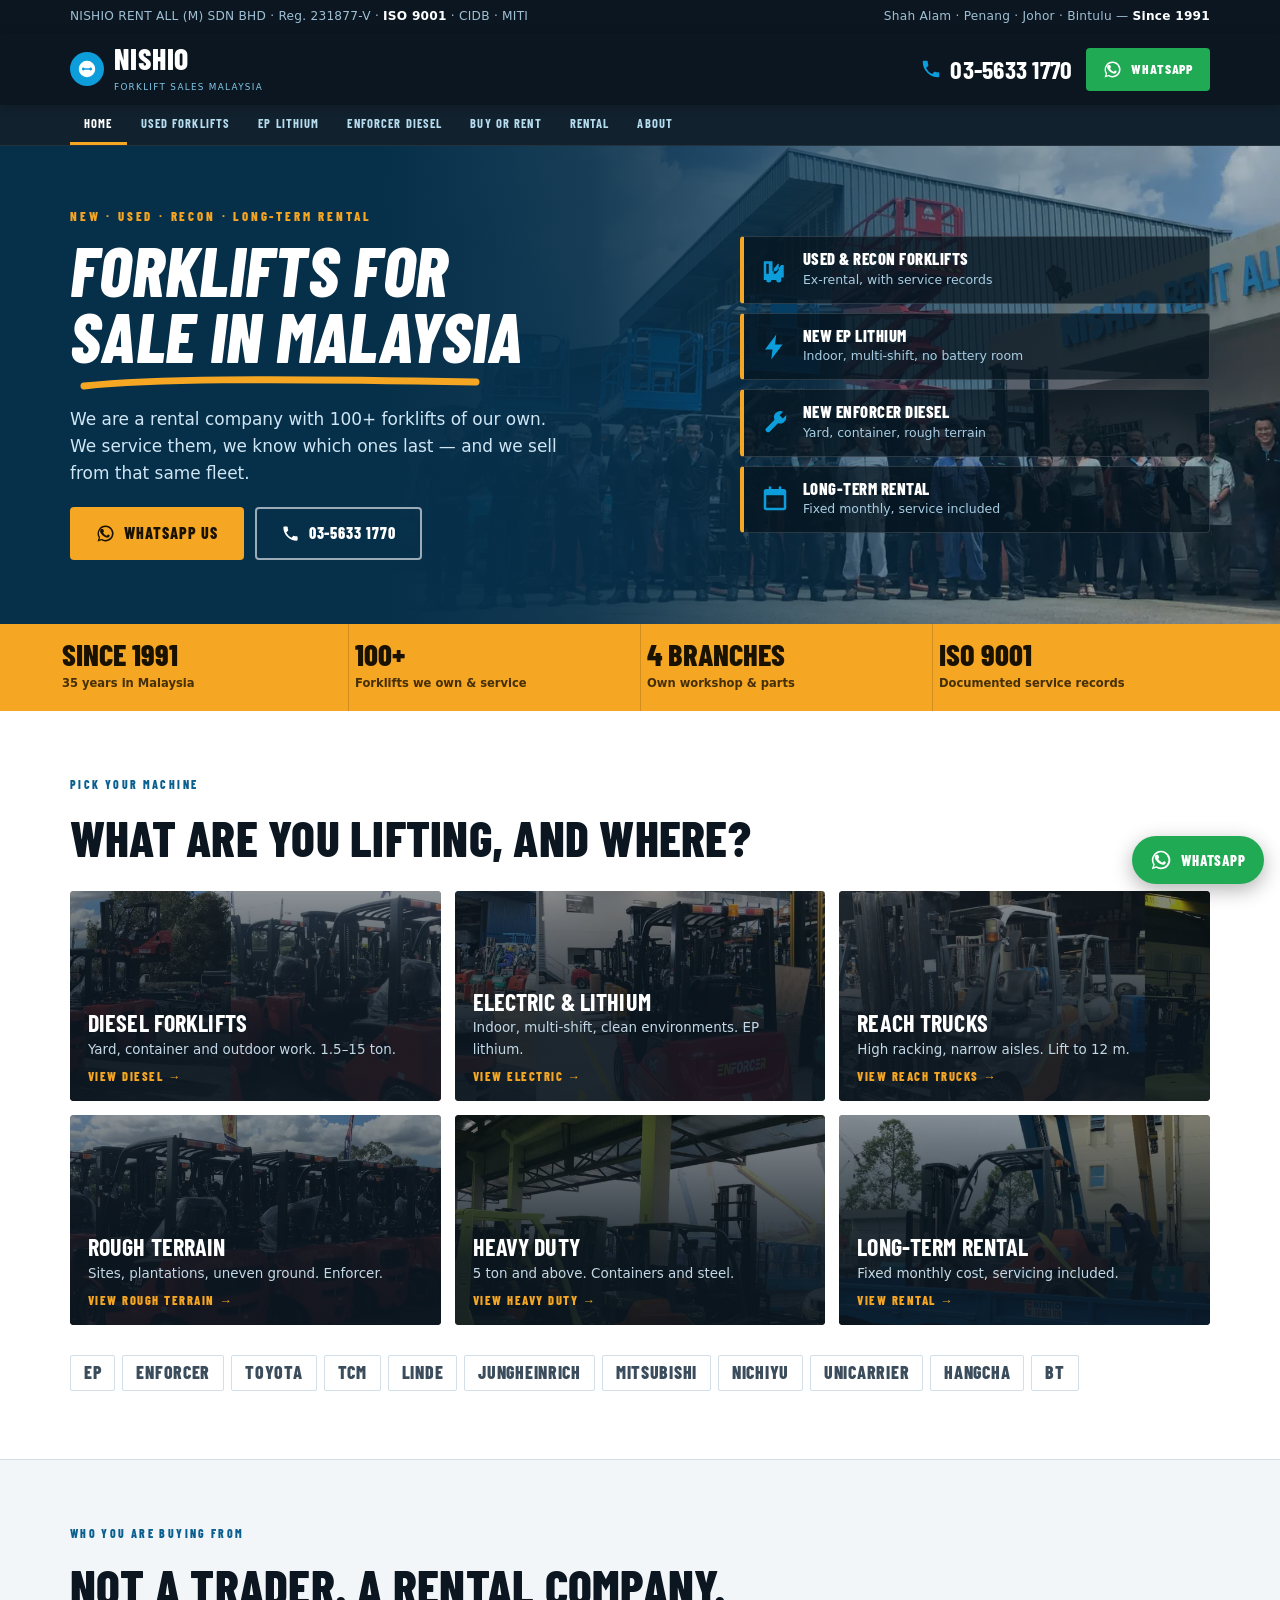
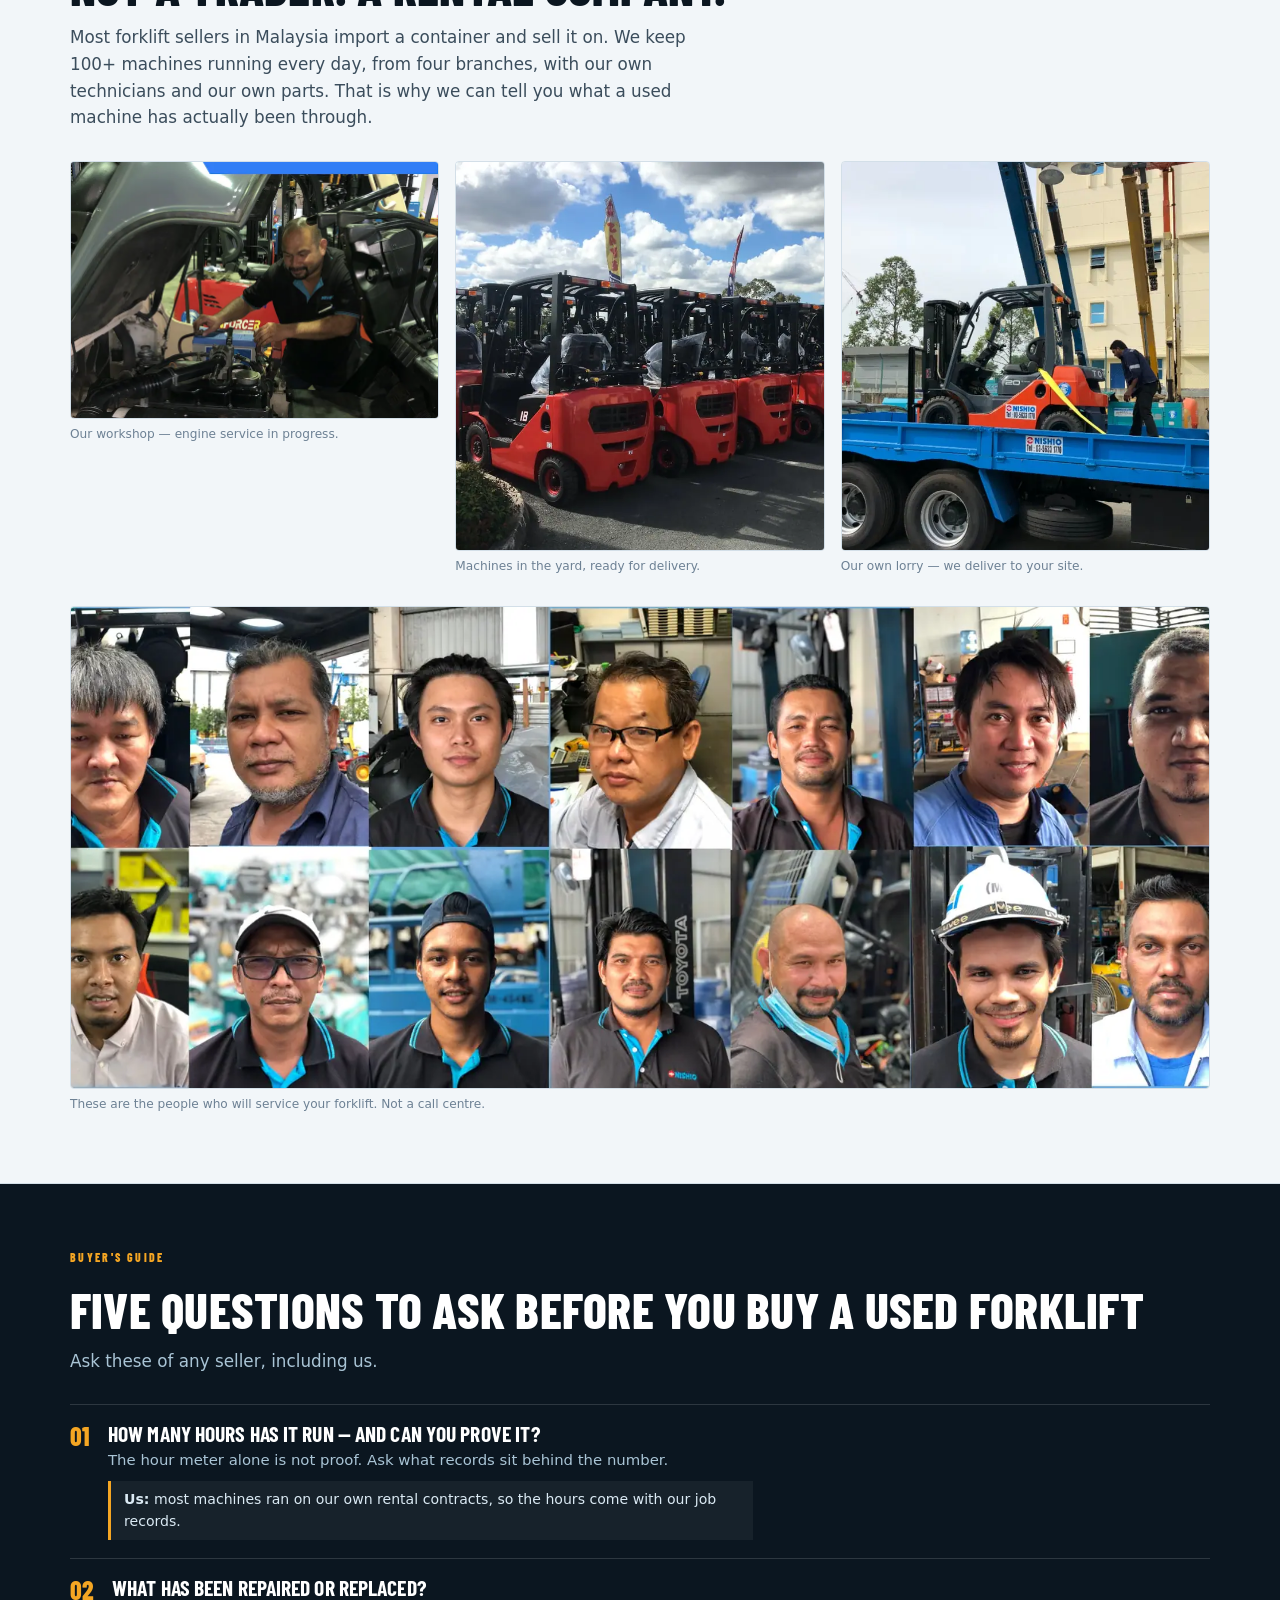
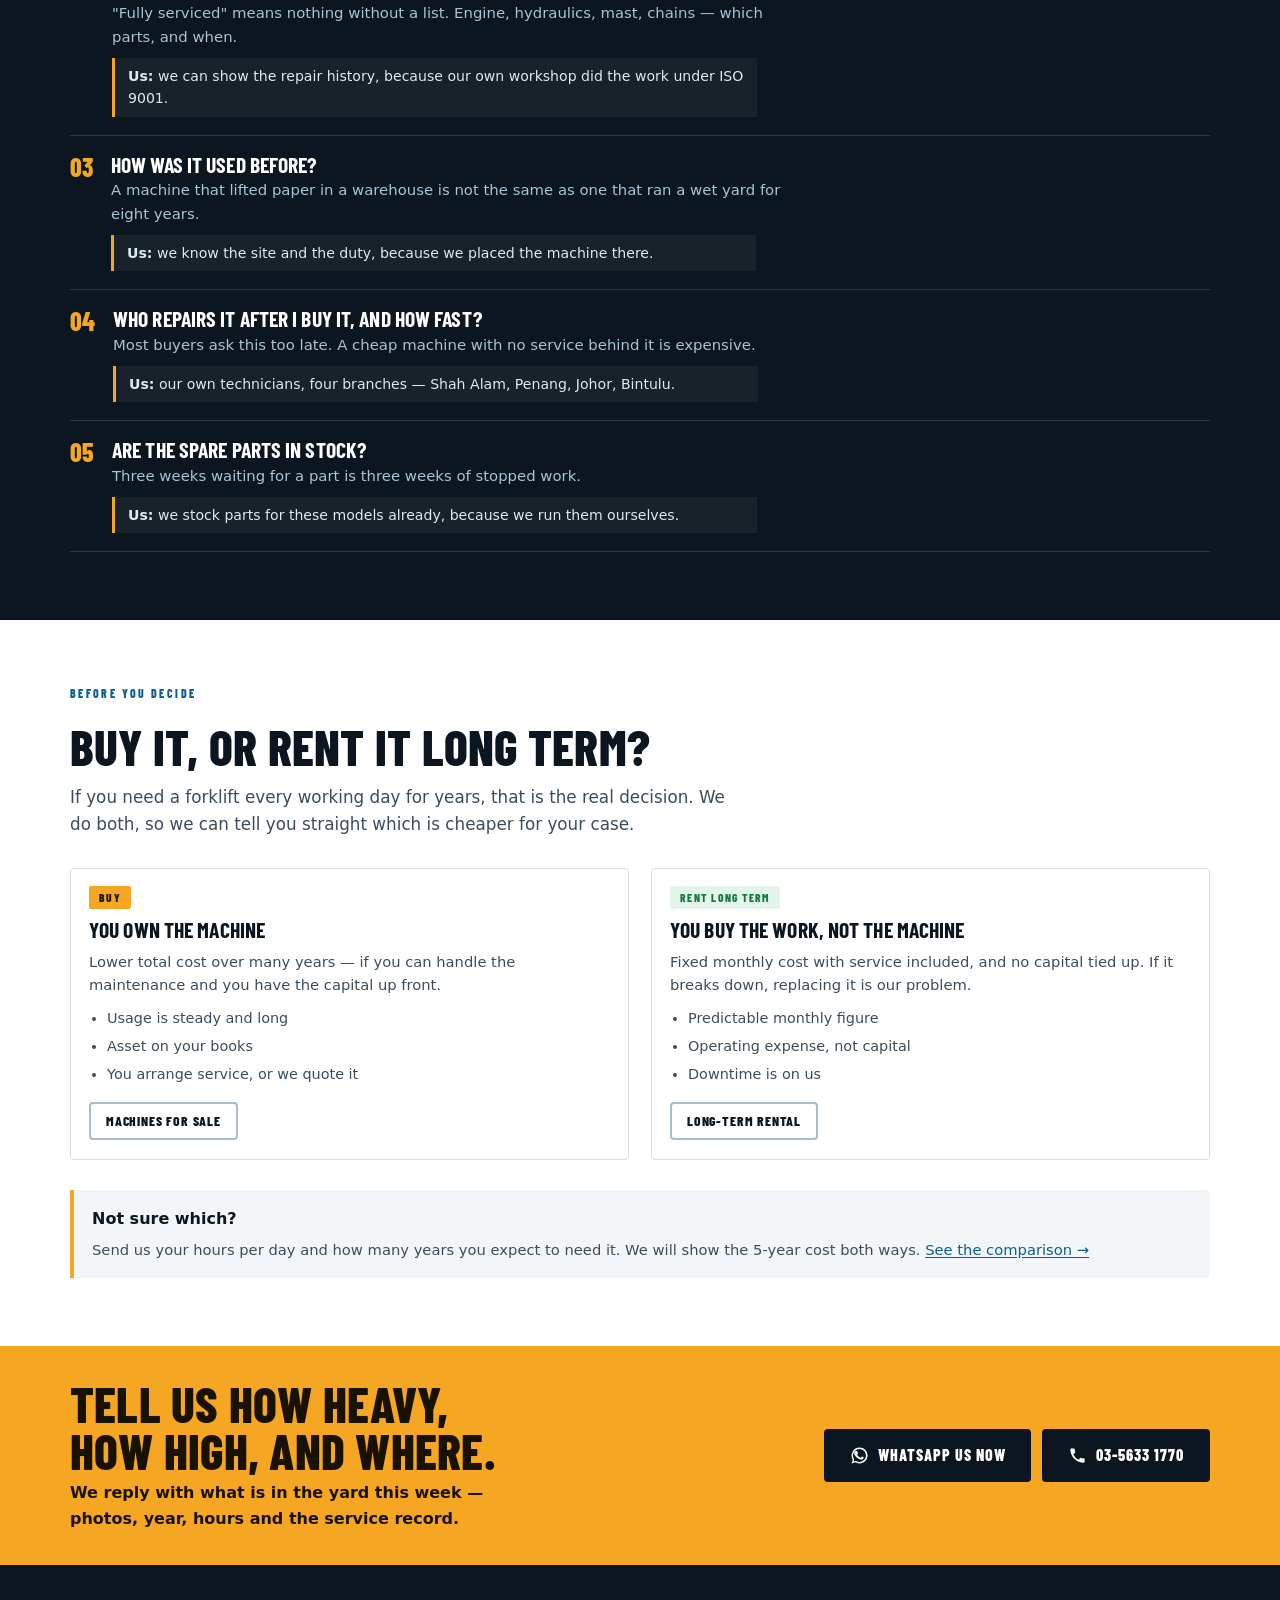
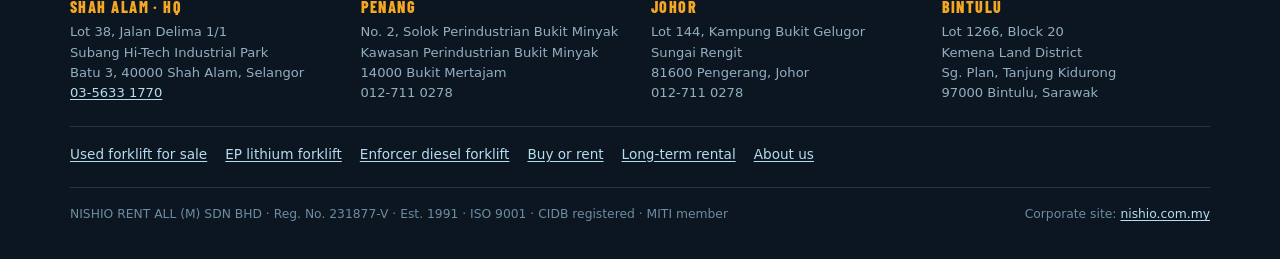
==== commit 81915012: "Add files via upload" ====
--- a/index.html
+++ b/index.html
@@ -1,243 +1,310 @@
-<!doctype html>
-<html lang="en-MY">
-<head>
-<meta charset="utf-8">
-<meta name="viewport" content="width=device-width,initial-scale=1">
-<title>Forklift for Sale in Malaysia | New, Used & Recon | NISHIO Rent All</title>
-<meta name="description" content="Forklift for sale in Malaysia from a rental company that owns and services 100+ machines. New EP lithium, new Enforcer diesel, and used ex-rental forklifts with service records. Four branches, own workshop. Since 1991.">
-<link rel="canonical" href="https://lp.nishio.com.my/">
-<meta name="robots" content="index,follow,max-image-preview:large">
-<meta property="og:type" content="website">
-<meta property="og:title" content="Forklift for Sale in Malaysia | New, Used & Recon | NISHIO Rent All">
-<meta property="og:description" content="Forklift for sale in Malaysia from a rental company that owns and services 100+ machines. New EP lithium, new Enforcer diesel, and used ex-rental forklifts with service records. Four branches, own workshop. Since 1991.">
-<meta property="og:url" content="https://lp.nishio.com.my/">
-<meta property="og:image" content="https://lp.nishio.com.my/img/hq-team.jpg">
-<meta property="og:locale" content="en_MY">
-<link rel="preconnect" href="https://fonts.googleapis.com">
+<!doctype html><html lang="en-MY"><head>
+<meta charset="utf-8"><meta name="viewport" content="width=device-width,initial-scale=1">
+<title>Forklift for Sale Malaysia | New, Used &amp; Recon | NISHIO Rent All</title><meta name="description" content="Forklift for sale in Malaysia from a rental company that owns and services 100+ machines. New EP lithium, new Enforcer diesel, used ex-rental with service records. Four branches, own workshop, ISO 9001. Since 1991.">
+<link rel="canonical" href="https://lp.nishio.com.my/"><meta name="robots" content="index,follow,max-image-preview:large">
+<meta property="og:type" content="website"><meta property="og:title" content="Forklift for Sale Malaysia | New, Used &amp; Recon | NISHIO Rent All">
+<meta property="og:description" content="Forklift for sale in Malaysia from a rental company that owns and services 100+ machines. New EP lithium, new Enforcer diesel, used ex-rental with service records. Four branches, own workshop, ISO 9001. Since 1991."><meta property="og:url" content="https://lp.nishio.com.my/">
+<meta property="og:image" content="https://lp.nishio.com.my/img/hq-team.webp"><meta property="og:locale" content="en_MY">
+<meta name="theme-color" content="#0b1620">
 <link rel="preconnect" href="https://fonts.gstatic.com" crossorigin>
-<link rel="stylesheet" href="https://fonts.googleapis.com/css2?family=Barlow+Condensed:wght@500;600;700&family=IBM+Plex+Mono:wght@400;500;600&family=IBM+Plex+Sans:wght@400;500;600;700&display=swap">
-<link rel="stylesheet" href="/assets/site.css">
+<link rel="stylesheet" href="https://fonts.googleapis.com/css2?family=Barlow+Condensed:ital,wght@0,700;0,800;1,800&display=swap">
+<link rel="preload" as="image" href="/img/hq-team.webp" fetchpriority="high">
+<style>:root{
+--blue:#0d9ddb;--blue-d:#0a5f8f;--blue-dd:#073f62;
+--ink:#0b1620;--ink-2:#3b4d5c;--ink-3:#6d8194;
+--paper:#fff;--paper-2:#f2f6f9;--paper-3:#e4ecf2;--line:#d3dfe8;--line-2:#a8bccb;
+--amber:#f5a623;--amber-d:#b5740a;--amber-bg:#fff4e0;
+--green:#157a45;--green-bg:#e3f4ea;--wa:#1faa53;
+--r:4px}
+@media(prefers-color-scheme:dark){:root{
+--ink:#e9f1f6;--ink-2:#a7bccb;--ink-3:#7d93a5;
+--paper:#0b131a;--paper-2:#121c25;--paper-3:#1a2732;--line:#243440;--line-2:#3a4e5d;
+--amber:#f5a623;--amber-d:#f5a623;--amber-bg:#2d2213;
+--green:#4cc184;--green-bg:#10281c;--wa:#25d366}}
+*{box-sizing:border-box}
+body{margin:0;background:var(--paper);color:var(--ink);font:400 16px/1.6 system-ui,-apple-system,"Segoe UI",Roboto,"Helvetica Neue",Arial,sans-serif;-webkit-font-smoothing:antialiased}
+img{max-width:100%;height:auto;display:block}
+p{margin:0}
+a{color:var(--blue-d);text-underline-offset:2px}
+:focus-visible{outline:3px solid var(--amber);outline-offset:2px}
+.skip{position:absolute;left:-9999px}.skip:focus{left:8px;top:8px;z-index:99;background:#fff;color:#000;padding:10px 14px}
+h1,h2,h3,.disp{font-family:"Barlow Condensed",Impact,"Haettenschweiler","Arial Narrow",sans-serif;font-weight:800;text-transform:uppercase;line-height:.95;letter-spacing:.005em;margin:0;text-wrap:balance}
+h1{font-size:clamp(2.3rem,6.4vw,4.35rem);font-style:italic;max-width:15ch}
+h2{font-size:clamp(1.9rem,4.6vw,3.1rem)}
+h3{font-size:1.35rem;font-weight:700}
+.wrap{max-width:1180px;margin:0 auto;padding-inline:20px}
+
+/* ---- header ---- */
+.topbar{background:var(--ink);color:#9fc0d4;font-size:.76rem;letter-spacing:.02em}
+.topbar .wrap{display:flex;flex-wrap:wrap;gap:3px 18px;justify-content:space-between;align-items:center;padding-block:7px}
+.topbar b{color:#fff}
+.hdr{background:var(--ink);color:#fff;position:sticky;top:0;z-index:40;box-shadow:0 2px 10px rgba(0,0,0,.18)}
+.hdr .wrap{display:flex;flex-wrap:wrap;gap:10px 20px;align-items:center;justify-content:space-between;padding-block:11px}
+.logo{display:flex;align-items:center;gap:10px;text-decoration:none;color:#fff}
+.logo .mark{width:34px;height:34px;flex:0 0 34px;border-radius:50%;background:var(--blue);display:grid;place-items:center}
+.logo .mark svg{width:22px;height:22px;fill:#fff}
+.logo b{font-family:"Barlow Condensed",sans-serif;font-weight:800;font-size:1.85rem;letter-spacing:.03em;line-height:1;color:#fff}
+.logo small{display:block;font-size:.55rem;letter-spacing:.15em;color:#7fc7e8;text-transform:uppercase;margin-top:2px}
+.hdr-cta{display:flex;align-items:center;gap:14px;flex-wrap:wrap}
+.phone{display:flex;align-items:center;gap:8px;color:#fff;text-decoration:none}
+.phone svg{width:22px;height:22px;fill:var(--blue)}
+.phone span{font-family:"Barlow Condensed",sans-serif;font-weight:700;font-size:1.6rem;line-height:1;letter-spacing:.01em}
+.navbar{background:#11212d;border-bottom:1px solid rgba(255,255,255,.08)}
+.nav{display:flex;flex-wrap:wrap}
+.nav a{font:700 .78rem/1 "Barlow Condensed",sans-serif;text-transform:uppercase;letter-spacing:.09em;color:#b6dcf0;text-decoration:none;padding:12px 14px;border-bottom:3px solid transparent}
+.nav a:hover{color:#fff;background:rgba(255,255,255,.08)}
+.nav a.here{color:#fff;border-bottom-color:var(--amber)}
+
+/* ---- buttons ---- */
+.btn{display:inline-flex;align-items:center;justify-content:center;gap:9px;font:800 1rem/1 "Barlow Condensed",sans-serif;text-transform:uppercase;letter-spacing:.06em;padding:15px 24px;border-radius:var(--r);text-decoration:none;border:2px solid transparent;cursor:pointer}
+.btn svg{width:19px;height:19px;fill:currentColor}
+.btn-wa{background:var(--wa);color:#fff}
+.btn-wa:hover{filter:brightness(1.1)}
+.btn-dark{background:var(--ink);color:#fff}
+.btn-dark:hover{background:#000}
+.btn-amber{background:var(--amber);color:#1a1200}
+.btn-amber:hover{filter:brightness(1.07)}
+.btn-out{background:transparent;color:#fff;border-color:rgba(255,255,255,.6)}
+.btn-out:hover{background:rgba(255,255,255,.15);border-color:#fff}
+.btn-line{background:transparent;color:var(--ink);border-color:var(--line-2)}
+.btn-line:hover{border-color:var(--blue-d);color:var(--blue-d)}
+.btn-sm{padding:10px 15px;font-size:.85rem}
+.cta-row{display:flex;flex-wrap:wrap;gap:11px}
+
+/* ---- hero ---- */
+.hero{position:relative;color:#fff;overflow:hidden;background:linear-gradient(135deg,#0a5f8f 0,#062f4a 70%)}
+.hero .photo{position:absolute;inset:0 0 0 30%;background:url(/img/hq-team.webp) 60% center/cover no-repeat;z-index:0}
+.hero::after{content:"";position:absolute;inset:0;z-index:1;background:
+ linear-gradient(90deg,#062f4a 0,#062f4a 30%,rgba(6,47,74,.92) 46%,rgba(6,47,74,.55) 72%,rgba(6,47,74,.3) 100%)}
+.hero .wrap{position:relative;z-index:2;padding-block:clamp(38px,5.5vw,64px)}
+.hero-grid{display:grid;grid-template-columns:1.15fr .85fr;gap:34px;align-items:center}
+.kicker{font:800 .8rem/1 "Barlow Condensed",sans-serif;letter-spacing:.22em;text-transform:uppercase;color:var(--amber);margin-bottom:14px}
+.hero h1{color:#fff;margin-bottom:6px}
+.swoosh{display:block;width:min(420px,78%);height:15px;margin:2px 0 16px}
+.swoosh path{fill:none;stroke:var(--amber);stroke-width:7;stroke-linecap:round}
+.sub{font-size:1.06rem;color:#cfe6f4;max-width:46ch;margin-bottom:20px}
+.picks{display:flex;flex-direction:column;gap:9px}
+.pick{display:flex;align-items:center;gap:13px;background:rgba(6,20,30,.72);border:1px solid rgba(255,255,255,.14);border-left:4px solid var(--amber);padding:13px 16px;border-radius:var(--r);text-decoration:none;color:#fff}
+.pick:hover{background:rgba(6,20,30,.92);border-left-color:#fff;transform:translateX(3px)}
+.pick svg{width:30px;height:30px;flex:0 0 30px;fill:var(--blue)}
+.pick b{font:800 1.04rem/1.05 "Barlow Condensed",sans-serif;text-transform:uppercase;letter-spacing:.03em;display:block}
+.pick i{font-style:normal;font-size:.78rem;color:#a8cde3;display:block;margin-top:2px}
+@media(max-width:900px){.hero-grid{grid-template-columns:1fr;gap:26px}.hero .photo{inset:0;opacity:.35}}
+
+/* ---- strips ---- */
+.facts{background:var(--amber);color:#1a1200}
+.facts .wrap{display:grid;grid-template-columns:repeat(4,1fr);padding-block:0}
+.facts div{padding:15px 6px 16px;border-left:1px solid rgba(0,0,0,.14)}
+.facts div:first-child{border-left:0}
+.facts b{display:block;font:800 1.9rem/1 "Barlow Condensed",sans-serif;text-transform:uppercase}
+.facts span{font-size:.72rem;font-weight:600;opacity:.8}
+@media(max-width:700px){.facts .wrap{grid-template-columns:repeat(2,1fr)}.facts div:nth-child(3){border-left:0}}
+
+section{padding-block:clamp(40px,5.5vw,68px)}
+.sec-2{background:var(--paper-2);border-block:1px solid var(--line)}
+.sec-dark{background:var(--ink);color:#fff}
+.sec-dark h2,.sec-dark h3{color:#fff}
+.sec-dark p{color:#a9c4d5}
+.eyebrow{font:800 .74rem/1 "Barlow Condensed",sans-serif;letter-spacing:.2em;text-transform:uppercase;color:var(--blue-d);margin-bottom:9px}
+.sec-dark .eyebrow{color:var(--amber)}
+.lede{font-size:1.05rem;color:var(--ink-2);max-width:62ch}
+.sec-dark .lede{color:#a9c4d5}
+.stack{display:flex;flex-direction:column;gap:14px}
+.stack-lg{display:flex;flex-direction:column;gap:30px}
+
+/* ---- category tiles ---- */
+.tiles{display:grid;grid-template-columns:repeat(3,1fr);gap:14px}
+.tile{position:relative;display:block;text-decoration:none;color:#fff;border-radius:var(--r);overflow:hidden;background:var(--ink);min-height:210px}
+.tile img{position:absolute;inset:0;width:100%;height:100%;object-fit:cover;opacity:.62}
+.tile .tin{position:relative;z-index:2;padding:18px;display:flex;flex-direction:column;justify-content:flex-end;min-height:210px;
+ background:linear-gradient(180deg,rgba(11,22,32,.15) 0,rgba(11,22,32,.85) 68%)}
+.tile:hover img{opacity:.8}
+.tile h3{font-size:1.5rem;color:#fff}
+.tile p{font-size:.84rem;color:#c3d8e6;margin-top:4px}
+.tile .go{margin-top:10px;font:800 .78rem/1 "Barlow Condensed",sans-serif;letter-spacing:.12em;text-transform:uppercase;color:var(--amber)}
+@media(max-width:860px){.tiles{grid-template-columns:repeat(2,1fr)}}
+@media(max-width:560px){.tiles{grid-template-columns:1fr}}
+
+.grid-3{display:grid;grid-template-columns:repeat(3,1fr);gap:16px}
+.grid-2{display:grid;grid-template-columns:repeat(2,1fr);gap:22px}
+@media(max-width:860px){.grid-3{grid-template-columns:repeat(2,1fr)}}
+@media(max-width:620px){.grid-3,.grid-2{grid-template-columns:1fr}}
+.card{border:1px solid var(--line);border-radius:var(--r);background:var(--paper);overflow:hidden;display:flex;flex-direction:column}
+.card-body{padding:17px 18px 19px;display:flex;flex-direction:column;gap:10px;flex:1}
+.card p{font-size:.92rem;color:var(--ink-2)}
+.card ul{margin:0;padding-left:18px;font-size:.9rem;color:var(--ink-2);display:flex;flex-direction:column;gap:5px}
+.card .foot{margin-top:auto;padding-top:6px}
+.badge{align-self:flex-start;font:800 .72rem/1 "Barlow Condensed",sans-serif;letter-spacing:.11em;text-transform:uppercase;padding:6px 10px;border-radius:2px}
+.badge.ok{background:var(--green-bg);color:var(--green)}
+.badge.hot{background:var(--amber);color:#1a1200}
+.gallery{display:grid;grid-template-columns:repeat(4,1fr);gap:10px}
+.gallery img{aspect-ratio:1;object-fit:cover;border-radius:var(--r);border:1px solid var(--line)}
+@media(max-width:860px){.gallery{grid-template-columns:repeat(3,1fr)}}
+@media(max-width:560px){.gallery{grid-template-columns:repeat(2,1fr)}}
+figure{margin:0;display:flex;flex-direction:column;gap:6px}
+figure img{border-radius:var(--r);border:1px solid var(--line)}
+figcaption,.capt{font-size:.76rem;color:var(--ink-3)}
+.qlist{display:flex;flex-direction:column;border-top:1px solid rgba(255,255,255,.14)}
+.qrow{display:grid;grid-template-columns:auto 1fr;gap:18px;padding:18px 0;border-bottom:1px solid rgba(255,255,255,.14);align-items:start}
+.qnum{font:800 1.6rem/1 "Barlow Condensed",sans-serif;color:var(--amber)}
+.qrow h3{margin-bottom:5px}
+.qrow p{font-size:.93rem;max-width:72ch}
+.qrow .ans{margin-top:8px;font-size:.88rem;color:#dbeaf4;border-left:3px solid var(--amber);padding:7px 13px;background:rgba(255,255,255,.05)}
+.tablewrap{overflow-x:auto;border:1px solid var(--line);border-radius:var(--r)}
+table{border-collapse:collapse;width:100%;min-width:520px;font-size:.9rem}
+th,td{text-align:left;padding:12px 14px;border-bottom:1px solid var(--line)}
+th{background:var(--ink);color:#fff;font:800 .74rem/1.2 "Barlow Condensed",sans-serif;letter-spacing:.12em;text-transform:uppercase}
+tbody tr:last-child td{border-bottom:0}
+tbody tr:nth-child(even){background:var(--paper-2)}
+.brands{display:flex;flex-wrap:wrap;gap:7px}
+.brands span{font:800 1.12rem/1 "Barlow Condensed",sans-serif;text-transform:uppercase;letter-spacing:.04em;color:var(--ink-2);border:1px solid var(--line);border-radius:2px;padding:8px 13px;background:var(--paper)}
+.callout{border-left:4px solid var(--amber);background:var(--paper-2);padding:16px 18px;border-radius:0 var(--r) var(--r) 0;display:flex;flex-direction:column;gap:7px}
+.sec-dark .callout{background:rgba(255,255,255,.06)}
+.callout p{font-size:.92rem;color:var(--ink-2)}
+.sec-dark .callout p{color:#c3d8e6}
+.faq details{border-bottom:1px solid var(--line)}
+.faq summary{cursor:pointer;padding:15px 2px;font:800 1.08rem/1.2 "Barlow Condensed",sans-serif;text-transform:uppercase;list-style:none;display:flex;justify-content:space-between;gap:16px}
+.faq summary::-webkit-details-marker{display:none}
+.faq summary::after{content:"+";color:var(--amber);font-size:1.3rem;line-height:1}
+.faq details[open] summary::after{content:"\2013"}
+.faq p{padding:0 2px 16px;font-size:.93rem;color:var(--ink-2);max-width:72ch}
+.prose{max-width:66ch;display:flex;flex-direction:column;gap:13px}
+.prose p{color:var(--ink-2)}
+.sec-dark .prose p{color:#a9c4d5}
+.prose ul{margin:0;padding-left:19px;color:var(--ink-2);display:flex;flex-direction:column;gap:6px;font-size:.95rem}
+.sec-dark .prose ul{color:#a9c4d5}
+.band{background:var(--amber);color:#1a1200}
+.band .wrap{display:flex;flex-wrap:wrap;gap:20px;align-items:center;justify-content:space-between;padding-block:34px}
+.band h2{color:#1a1200;max-width:20ch}
+.band p{font-weight:600;max-width:42ch;margin-top:6px}
+.ftr{background:var(--ink);color:#93aec1;font-size:.86rem}
+.ftr .wrap{padding-block:34px;display:flex;flex-direction:column;gap:22px}
+.ftr a{color:#b6dcf0}
+.branches{display:grid;grid-template-columns:repeat(4,1fr);gap:22px}
+.branches h4{font:800 1rem/1 "Barlow Condensed",sans-serif;text-transform:uppercase;letter-spacing:.09em;color:var(--amber);margin:0 0 7px}
+.branches address{font-style:normal;font-size:.82rem;line-height:1.55}
+.ftrnav{display:flex;flex-wrap:wrap;gap:6px 18px;font-size:.85rem;border-top:1px solid rgba(255,255,255,.12);padding-top:17px}
+.legal{border-top:1px solid rgba(255,255,255,.12);padding-top:17px;display:flex;flex-wrap:wrap;gap:8px 24px;justify-content:space-between;font-size:.77rem;color:#6d8ba1}
+@media(max-width:820px){.branches{grid-template-columns:repeat(2,1fr)}}
+@media(max-width:480px){.branches{grid-template-columns:1fr}}
+.wafloat{position:fixed;right:16px;bottom:16px;z-index:45;display:flex;align-items:center;gap:9px;background:var(--wa);color:#fff;padding:13px 18px;border-radius:40px;box-shadow:0 6px 20px rgba(0,0,0,.3);text-decoration:none;font:800 .92rem/1 "Barlow Condensed",sans-serif;text-transform:uppercase;letter-spacing:.06em}
+.wafloat svg{width:22px;height:22px;fill:#fff}
+@media(max-width:620px){.wafloat{right:12px;bottom:12px;padding:11px 14px;font-size:.84rem}
+.nav a{padding:10px 11px;font-size:.74rem}
+.hero .wrap{padding-block:30px 26px}}
+body{padding-bottom:0}
+@media(prefers-reduced-motion:reduce){*{transition:none!important}}
+.pick,.tile img{transition:all .15s ease}</style>
+<script type="application/ld+json">{"@context":"https://schema.org","@type":"Organization","name":"NISHIO RENT ALL (M) SDN BHD","alternateName":"NISHIO Rent All Malaysia","url":"https://lp.nishio.com.my/","foundingDate":"1991","telephone":"+60356331770","address":{"@type":"PostalAddress","streetAddress":"Lot 38, Jalan Delima 1/1, Subang Hi-Tech Industrial Park, Batu 3","addressLocality":"Shah Alam","addressRegion":"Selangor","postalCode":"40000","addressCountry":"MY"},"areaServed":{"@type":"Country","name":"Malaysia"},"sameAs":["https://www.nishio.com.my"]}</script>
 <script async src="https://www.googletagmanager.com/gtag/js?id=G-WSLFVWD3RJ"></script>
-<script>
-window.dataLayer=window.dataLayer||[];function gtag(){dataLayer.push(arguments);}
+<script>window.dataLayer=window.dataLayer||[];function gtag(){dataLayer.push(arguments)}
 gtag('js',new Date());gtag('config','G-WSLFVWD3RJ');
-document.addEventListener('click',function(e){
-  var a=e.target.closest('a'); if(!a||!a.href) return;
-  if(/wa\.me|api\.whatsapp/.test(a.href)) gtag('event','whatsapp_click',{link_url:a.href,page_path:location.pathname});
-  else if(a.href.indexOf('tel:')===0) gtag('event','tel_click',{page_path:location.pathname});
-});
-</script>
-<script type="application/ld+json">
-{"@context":"https://schema.org","@type":"Organization","name":"NISHIO RENT ALL (M) SDN BHD",
-"alternateName":"NISHIO Rent All Malaysia","url":"https://lp.nishio.com.my/",
-"logo":"https://lp.nishio.com.my/img/hq-team.jpg","foundingDate":"1991",
-"telephone":"+60356331770","email":"sales@nishio.com.my",
-"address":{"@type":"PostalAddress","streetAddress":"Lot 38, Jalan Delima 1/1, Subang Hi-Tech Industrial Park, Batu 3","addressLocality":"Shah Alam","addressRegion":"Selangor","postalCode":"40000","addressCountry":"MY"},
-"areaServed":{"@type":"Country","name":"Malaysia"},
-"sameAs":["https://www.nishio.com.my"]}
-</script>
-</head>
-<body>
+document.addEventListener('click',function(e){var a=e.target.closest('a');if(!a||!a.href)return;
+if(/wa\.me|api\.whatsapp/.test(a.href))gtag('event','whatsapp_click',{page_path:location.pathname});
+else if(a.href.indexOf('tel:')===0)gtag('event','tel_click',{page_path:location.pathname})});</script>
+</head><body>
 <a class="skip" href="#main">Skip to content</a>
-
 <div class="topbar"><div class="wrap">
-  <span>NISHIO RENT ALL (M) SDN BHD &middot; Reg. No. <b>231877-V</b> &middot; Since <b>1991</b> &middot; ISO 9001</span>
-  <span>Tel <a href="tel:+60356331770"><b>03-5633 1770</b></a> &middot; WhatsApp <a href="https://wa.me/60123149699"><b>+60 12 314 9699</b></a></span>
+<span>NISHIO RENT ALL (M) SDN BHD &middot; Reg. 231877-V &middot; <b>ISO 9001</b> &middot; CIDB &middot; MITI</span>
+<span>Shah Alam &middot; Penang &middot; Johor &middot; Bintulu &mdash; <b>Since 1991</b></span>
 </div></div>
-
 <header class="hdr"><div class="wrap">
-  <a class="brandmark" href="/"><b>NISHIO</b><small>Forklift Sales &amp; Long-Term Rental &middot; Malaysia</small></a>
-  <div class="hdr-right">
-    <a class="btn btn-line btn-sm" href="tel:+60356331770">Call 03-5633 1770</a>
-    <a class="btn btn-wa btn-sm" href="https://wa.me/60123149699">WhatsApp us</a>
-  </div>
-</div></header>
-
+<a class="logo" href="/"><span class="mark"><svg viewBox="0 0 24 24"><path d="M3 12a9 9 0 0 1 9-9 9 9 0 0 1 9 9 9 9 0 0 1-9 9 9 9 0 0 1-9-9zm3.4 0c0 .9.7 1.6 1.6 1.6.6 0 1.1-.3 1.4-.8h5.2c.3.5.8.8 1.4.8.9 0 1.6-.7 1.6-1.6s-.7-1.6-1.6-1.6c-.6 0-1.1.3-1.4.8H9.4c-.3-.5-.8-.8-1.4-.8-.9 0-1.6.7-1.6 1.6z"/></svg></span><span><b>NISHIO</b><small>Forklift Sales Malaysia</small></span></a>
+<div class="hdr-cta">
+<a class="phone" href="tel:+60356331770"><svg viewBox="0 0 24 24"><path d="M6.6 10.8a15.1 15.1 0 0 0 6.6 6.6l2.2-2.2c.3-.3.7-.4 1-.2 1.1.4 2.4.6 3.6.6.6 0 1 .4 1 1V20c0 .6-.4 1-1 1A17 17 0 0 1 3 4c0-.6.4-1 1-1h3.5c.6 0 1 .4 1 1 0 1.3.2 2.5.6 3.6.1.4 0 .8-.2 1l-2.3 2.2z"/></svg><span>03-5633 1770</span></a>
+<a class="btn btn-wa btn-sm" href="https://wa.me/60123149699"><svg viewBox="0 0 24 24"><path d="M17.5 14.4c-.3-.2-1.8-.9-2-1s-.5-.1-.7.1-.8 1-1 1.2-.3.2-.6 0-1.3-.5-2.4-1.5c-.9-.8-1.5-1.8-1.7-2.1s0-.5.1-.6.3-.4.5-.6.2-.3.3-.5 0-.4 0-.5-.7-1.6-.9-2.2-.5-.5-.7-.5H7c-.2 0-.5.1-.8.4s-1 1-1 2.4 1 2.8 1.2 3 2 3.1 5 4.4c1.8.8 2.5.8 3.4.7.6-.1 1.7-.7 2-1.4s.2-1.3.2-1.4-.3-.2-.5-.3z"/><path d="M12 2A10 10 0 0 0 3.5 17.2L2 22l4.9-1.5A10 10 0 1 0 12 2zm0 18.1a8.2 8.2 0 0 1-4.2-1.1l-.3-.2-3.1.8.8-3-.2-.3A8.2 8.2 0 1 1 12 20.1z"/></svg> WhatsApp</a>
+</div></div></header>
 <div class="navbar"><div class="wrap"><nav class="nav" aria-label="Main">
-  <a href="/" class="here" aria-current="page">Home</a>
-  <a href="/used-forklift/">Used Forklift</a>
-  <a href="/new-forklift/ep-lithium/">EP Lithium</a>
-  <a href="/new-forklift/enforcer/">Enforcer Diesel</a>
-  <a href="/guide/buy-or-rent-forklift/">Buy or Rent</a>
-  <a href="/rental/">Rental</a>
-  <a href="/about/">About Us</a>
-</nav></div></div>
-<main id="main">
-
-<div class="phero">
-  <div class="wrap"><div class="phero-in">
-    <p class="eyebrow">New &middot; Used &middot; Recon &middot; Long-term rental</p>
-    <h1>Forklift for Sale in Malaysia</h1>
-    <p>We are a rental company. We own and maintain more than 100 forklifts, and we sell from that same fleet. So we know which machines last and which ones give trouble &mdash; and we have the workshop, the parts and the people to keep yours running after you buy it.</p>
-    <div class="cta-row"><a class="btn btn-wa" href="https://wa.me/60123149699">WhatsApp: tell us what you need</a><a class="btn btn-line" href="tel:+60356331770">Call 03-5633 1770</a></div>
-  </div></div>
-</div>
-<div class="facts"><div class="wrap">
-<div><b>1991</b><span>In Malaysia for 30+ years</span></div>
-<div><b>Top 10</b><span>Global equipment rental group</span></div>
-<div><b>100+</b><span>Forklifts we own and service</span></div>
-<div><b>4</b><span>Branches, own workshop</span></div>
+<a href="/" class="here" aria-current="page">Home</a><a href="/used-forklift/">Used Forklifts</a>
+<a href="/new-forklift/ep-lithium/">EP Lithium</a><a href="/new-forklift/enforcer/">Enforcer Diesel</a>
+<a href="/guide/buy-or-rent-forklift/">Buy or Rent</a><a href="/rental/">Rental</a>
+<a href="/about/">About</a>
+</nav></div></div><main id="main"><div class="hero"><div class="photo"></div><div class="wrap"><div class="hero-grid">
+<div><p class="kicker">New &middot; Used &middot; Recon &middot; Long-term rental</p><h1>Forklifts for sale in Malaysia</h1>
+<svg class="swoosh" viewBox="0 0 400 15" aria-hidden="true"><path d="M4 11C70 4 180 3 396 7"/></svg>
+<p class="sub">We are a rental company with 100+ forklifts of our own. We service them, we know which ones last &mdash; and we sell from that same fleet.</p>
+<div class="cta-row"><a class="btn btn-amber" href="https://wa.me/60123149699"><svg viewBox="0 0 24 24"><path d="M17.5 14.4c-.3-.2-1.8-.9-2-1s-.5-.1-.7.1-.8 1-1 1.2-.3.2-.6 0-1.3-.5-2.4-1.5c-.9-.8-1.5-1.8-1.7-2.1s0-.5.1-.6.3-.4.5-.6.2-.3.3-.5 0-.4 0-.5-.7-1.6-.9-2.2-.5-.5-.7-.5H7c-.2 0-.5.1-.8.4s-1 1-1 2.4 1 2.8 1.2 3 2 3.1 5 4.4c1.8.8 2.5.8 3.4.7.6-.1 1.7-.7 2-1.4s.2-1.3.2-1.4-.3-.2-.5-.3z"/><path d="M12 2A10 10 0 0 0 3.5 17.2L2 22l4.9-1.5A10 10 0 1 0 12 2zm0 18.1a8.2 8.2 0 0 1-4.2-1.1l-.3-.2-3.1.8.8-3-.2-.3A8.2 8.2 0 1 1 12 20.1z"/></svg> WhatsApp Us</a>
+<a class="btn btn-out" href="tel:+60356331770"><svg viewBox="0 0 24 24"><path d="M6.6 10.8a15.1 15.1 0 0 0 6.6 6.6l2.2-2.2c.3-.3.7-.4 1-.2 1.1.4 2.4.6 3.6.6.6 0 1 .4 1 1V20c0 .6-.4 1-1 1A17 17 0 0 1 3 4c0-.6.4-1 1-1h3.5c.6 0 1 .4 1 1 0 1.3.2 2.5.6 3.6.1.4 0 .8-.2 1l-2.3 2.2z"/></svg> 03-5633 1770</a></div></div>
+<div class="picks"><a class="pick" href="/used-forklift/"><svg viewBox="0 0 24 24"><path d="M3 5h7v8h3l4-5h2v10h-2v2a2 2 0 1 1-4 0H9a2 2 0 1 1-4 0H3V5zm2 2v8h2V7H5zm6 8h1.6l2.4-3V7h-.7l-3.3 4v4z"/></svg><span><b>Used &amp; Recon Forklifts</b><i>Ex-rental, with service records</i></span></a><a class="pick" href="/new-forklift/ep-lithium/"><svg viewBox="0 0 24 24"><path d="M13 2 4 14h6l-1 8 9-12h-6l1-8z"/></svg><span><b>New EP Lithium</b><i>Indoor, multi-shift, no battery room</i></span></a><a class="pick" href="/new-forklift/enforcer/"><svg viewBox="0 0 24 24"><path d="M21 7.5a5 5 0 0 1-6.6 4.7l-6.3 6.3a2 2 0 1 1-2.8-2.8l6.3-6.3A5 5 0 0 1 18.5 3l-2.8 2.8 2.5 2.5L21 5.5c0 .6 0 1.3 0 2z"/></svg><span><b>New Enforcer Diesel</b><i>Yard, container, rough terrain</i></span></a><a class="pick" href="/rental/"><svg viewBox="0 0 24 24"><path d="M7 2v2H5a2 2 0 0 0-2 2v13a2 2 0 0 0 2 2h14a2 2 0 0 0 2-2V6a2 2 0 0 0-2-2h-2V2h-2v2H9V2H7zm12 7v10H5V9h14z"/></svg><span><b>Long-Term Rental</b><i>Fixed monthly, service included</i></span></a></div></div></div></div><div class="facts"><div class="wrap">
+<div><b>Since 1991</b><span>35 years in Malaysia</span></div>
+<div><b>100+</b><span>Forklifts we own &amp; service</span></div>
+<div><b>4 Branches</b><span>Own workshop &amp; parts</span></div>
+<div><b>ISO 9001</b><span>Documented service records</span></div>
 </div></div>
 <section><div class="wrap stack-lg">
-  <div class="stack">
-    <p class="eyebrow">Who you are buying from</p>
-    <h2>Our yard, our workshop, our people</h2>
-    <p class="lede">Many forklift sellers in Malaysia are traders &mdash; the machine arrives in a container and leaves on a lorry. We are not that. We keep 100+ forklifts working every day, from four branches, with our own technicians and our own parts.</p>
-  </div>
-  <div class="proofgrid">
-    <figure><img src="/img/workshop.jpg" alt="NISHIO technician servicing a forklift engine in our workshop" loading="lazy" width="1100" height="766"><figcaption>Our workshop &mdash; engine service on a machine in for repair.</figcaption></figure>
-    <figure><span class="cell c1 r1"></span><figcaption>Machines in the yard, ready for delivery.</figcaption></figure>
-    <figure><span class="cell c5 r2"></span><figcaption>Our own lorry &mdash; we deliver to your site.</figcaption></figure>
-    <figure><span class="cell c4 r1"></span><figcaption>Used machines under cover at our premises.</figcaption></figure>
-  </div>
+<div class="stack"><p class="eyebrow">Pick your machine</p>
+<h2>What are you lifting, and where?</h2></div>
+<div class="tiles">
+<a class="tile" href="/used-forklift/"><img src="/img/m2.webp" alt="Used diesel forklift" loading="lazy" width="640" height="660"><span class="tin"><h3>Diesel Forklifts</h3><p>Yard, container and outdoor work. 1.5&ndash;15 ton.</p><span class="go">View diesel &rarr;</span></span></a>
+<a class="tile" href="/new-forklift/ep-lithium/"><img src="/img/m8.webp" alt="Electric lithium forklift" loading="lazy" width="640" height="660"><span class="tin"><h3>Electric &amp; Lithium</h3><p>Indoor, multi-shift, clean environments. EP lithium.</p><span class="go">View electric &rarr;</span></span></a>
+<a class="tile" href="/used-forklift/"><img src="/img/m4.webp" alt="Reach truck" loading="lazy" width="640" height="660"><span class="tin"><h3>Reach Trucks</h3><p>High racking, narrow aisles. Lift to 12 m.</p><span class="go">View reach trucks &rarr;</span></span></a>
+<a class="tile" href="/new-forklift/enforcer/"><img src="/img/m1.webp" alt="Rough terrain forklift" loading="lazy" width="640" height="660"><span class="tin"><h3>Rough Terrain</h3><p>Sites, plantations, uneven ground. Enforcer.</p><span class="go">View rough terrain &rarr;</span></span></a>
+<a class="tile" href="/used-forklift/"><img src="/img/m5.webp" alt="Heavy duty forklift" loading="lazy" width="640" height="660"><span class="tin"><h3>Heavy Duty</h3><p>5 ton and above. Containers and steel.</p><span class="go">View heavy duty &rarr;</span></span></a>
+<a class="tile" href="/rental/"><img src="/img/m10.webp" alt="Forklift delivery lorry" loading="lazy" width="640" height="660"><span class="tin"><h3>Long-Term Rental</h3><p>Fixed monthly cost, servicing included.</p><span class="go">View rental &rarr;</span></span></a>
+</div>
+<div class="brands"><span>EP</span><span>Enforcer</span><span>Toyota</span><span>TCM</span><span>Linde</span><span>Jungheinrich</span><span>Mitsubishi</span><span>Nichiyu</span><span>Unicarrier</span><span>Hangcha</span><span>BT</span></div>
 </div></section>
 
 <section class="sec-2"><div class="wrap stack-lg">
-  <div class="stack">
-    <p class="eyebrow">Our technicians</p>
-    <h2>These are the people who will service your forklift</h2>
-    <p class="lede">Not a call centre. The same technicians who keep our rental fleet running are the ones who prepare the machine you buy, and the ones who come out when something stops.</p>
-  </div>
-  <img class="faceband" src="/img/technicians.jpg" alt="The NISHIO Malaysia service team" loading="lazy" width="1900" height="803">
+<div class="stack"><p class="eyebrow">Who you are buying from</p>
+<h2>Not a trader. A rental company.</h2>
+<p class="lede">Most forklift sellers in Malaysia import a container and sell it on. We keep 100+ machines running every day, from four branches, with our own technicians and our own parts. That is why we can tell you what a used machine has actually been through.</p></div>
+<div class="grid-3">
+<figure><img src="/img/workshop.webp" alt="NISHIO technician servicing a forklift engine" loading="lazy" width="738" height="514"><figcaption>Our workshop &mdash; engine service in progress.</figcaption></figure>
+<figure><img src="/img/m1.webp" alt="Forklifts lined up in the NISHIO yard" loading="lazy" width="640" height="660"><figcaption>Machines in the yard, ready for delivery.</figcaption></figure>
+<figure><img src="/img/m10.webp" alt="NISHIO lorry delivering a forklift" loading="lazy" width="640" height="660"><figcaption>Our own lorry &mdash; we deliver to your site.</figcaption></figure>
+</div>
+<figure><img src="/img/technicians.webp" alt="The NISHIO Malaysia service team" loading="lazy" width="1500" height="634"><figcaption>These are the people who will service your forklift. Not a call centre.</figcaption></figure>
 </div></section>
 
+<section class="sec-dark"><div class="wrap stack-lg">
+<div class="stack"><p class="eyebrow">Buyer's guide</p>
+<h2>Five questions to ask before you buy a used forklift</h2>
+<p class="lede">Ask these of any seller, including us.</p></div>
+<div class="qlist">
+<div class="qrow"><div class="qnum">01</div><div><h3>How many hours has it run &mdash; and can you prove it?</h3><p>The hour meter alone is not proof. Ask what records sit behind the number.</p><p class="ans"><b>Us:</b> most machines ran on our own rental contracts, so the hours come with our job records.</p></div></div>
+<div class="qrow"><div class="qnum">02</div><div><h3>What has been repaired or replaced?</h3><p>"Fully serviced" means nothing without a list. Engine, hydraulics, mast, chains &mdash; which parts, and when.</p><p class="ans"><b>Us:</b> we can show the repair history, because our own workshop did the work under ISO 9001.</p></div></div>
+<div class="qrow"><div class="qnum">03</div><div><h3>How was it used before?</h3><p>A machine that lifted paper in a warehouse is not the same as one that ran a wet yard for eight years.</p><p class="ans"><b>Us:</b> we know the site and the duty, because we placed the machine there.</p></div></div>
+<div class="qrow"><div class="qnum">04</div><div><h3>Who repairs it after I buy it, and how fast?</h3><p>Most buyers ask this too late. A cheap machine with no service behind it is expensive.</p><p class="ans"><b>Us:</b> our own technicians, four branches &mdash; Shah Alam, Penang, Johor, Bintulu.</p></div></div>
+<div class="qrow"><div class="qnum">05</div><div><h3>Are the spare parts in stock?</h3><p>Three weeks waiting for a part is three weeks of stopped work.</p><p class="ans"><b>Us:</b> we stock parts for these models already, because we run them ourselves.</p></div></div>
+</div></div></section>
+
 <section><div class="wrap stack-lg">
-  <div class="stack">
-    <p class="eyebrow">Three ways to buy from us</p>
-    <h2>New EP lithium, new Enforcer diesel, or used from our own fleet</h2>
-    <p class="lede">Most sellers push one of these. We carry all three, because the right answer depends on your shift pattern, your floor and your budget &mdash; not on what we happen to stock.</p>
-  </div>
-  <div class="grid-3">
-    <article class="card"><span class="cell c3 r2"></span><div class="card-body">
-      <span class="badge excl">EP &middot; lithium</span><h3>New electric &amp; lithium-ion</h3>
-      <p>EP lithium machines for indoor, multi-shift and clean-environment work. Opportunity charging, no battery room, no battery change.</p>
-      <div class="specline"><span>1.5 &ndash; 5.0 ton</span><span>Li-ion</span></div>
-      <div class="foot"><a class="btn btn-line btn-sm" href="/new-forklift/ep-lithium/">EP lithium forklift</a></div>
-    </div></article>
-    <article class="card"><span class="cell c2 r1"></span><div class="card-body">
-      <span class="badge excl">Enforcer &middot; diesel</span><h3>New diesel &amp; rough terrain</h3>
-      <p>Enforcer for yard, container and site work, including rough terrain. New machine, factory warranty, serviced by us.</p>
-      <div class="specline"><span>1.5 &ndash; 15 ton</span><span>Diesel / LPG</span></div>
-      <div class="foot"><a class="btn btn-line btn-sm" href="/new-forklift/enforcer/">Enforcer forklift</a></div>
-    </div></article>
-    <article class="card"><span class="cell c2 r2"></span><div class="card-body">
-      <span class="badge ok">Ex-rental</span><h3>Used &amp; reconditioned</h3>
-      <p>Machines we bought, rented out and serviced ourselves. Mostly Japanese &mdash; Toyota, TCM and others. The service record comes with them.</p>
-      <div class="specline"><span>1.5 &ndash; 15 ton</span><span>Japan origin</span></div>
-      <div class="foot"><a class="btn btn-line btn-sm" href="/used-forklift/">Used forklift for sale</a></div>
-    </div></article>
-  </div>
-  <div class="stack"><h3>By capacity</h3><div class="chips">
-    <span class="chip">1.5 ton</span><span class="chip">2.0 ton</span><span class="chip">2.5 ton</span>
-    <span class="chip">3.0 ton</span><span class="chip">5.0 ton</span><span class="chip">7 ton &amp; above</span>
-  </div></div>
-  <div><p class="eyebrow">Makes we handle and service</p><div class="brands">
-    <span>EP</span><span>Enforcer</span><span>Toyota</span><span>TCM</span><span>Linde</span>
-    <span>Jungheinrich</span><span>Mitsubishi</span><span>Nichiyu</span><span>Unicarrier</span>
-    <span>Hangcha</span><span>Maximal</span><span>BT</span>
-  </div></div>
-</div></section>
-
-<section class="sec-2"><div class="wrap stack-lg">
-  <div class="stack">
-    <p class="eyebrow">Before you decide</p>
-    <h2>Buy it, or rent it long term?</h2>
-    <p class="lede">If you need a forklift every day for years, you have two choices. Most companies buy. Some rent long term instead. We do both, so we can tell you straight which one is cheaper for your case.</p>
-  </div>
-  <div class="grid-2">
-    <article class="card"><div class="card-body">
-      <h3>Buy</h3>
-      <p>You own the machine. Lower total cost if you keep it many years and you can handle the maintenance. You need the capital up front.</p>
-      <ul><li>Best when usage is steady and long</li><li>Asset on your books</li><li>You arrange service, or we quote it separately</li></ul>
-      <div class="foot"><a class="btn btn-line btn-sm" href="/used-forklift/">Machines for sale</a></div>
-    </div></article>
-    <article class="card"><div class="card-body">
-      <h3>Rent long term</h3>
-      <p>You are not buying a machine, you are buying the work it does. Fixed monthly cost with service included, and no capital tied up.</p>
-      <ul><li>Best when you want a predictable monthly cost</li><li>Operating expense, not capital expense</li><li>If it breaks down, replacing it is our problem</li></ul>
-      <div class="foot"><a class="btn btn-line btn-sm" href="/rental/">Long-term rental</a></div>
-    </div></article>
-  </div>
-  <div class="callout"><b>Not sure which?</b>
-    <p>Send us your working hours per day and how many years you expect to need the machine. We will show you the 5-year cost both ways. <a href="/guide/buy-or-rent-forklift/">See how the comparison works &rarr;</a></p></div>
-</div></section>
-
-<section><div class="wrap stack-lg">
-  <div class="stack">
-    <p class="eyebrow">Buyer's guide</p>
-    <h2>Five questions to ask before you buy a used forklift</h2>
-    <p class="lede">Ask these to any seller, including us. A good machine at a fair price should survive all five.</p>
-  </div>
-  <div class="qlist">
-    <div class="qrow"><div class="qnum">01</div><div><h3>How many hours has it run, and can you prove it?</h3>
-      <p>The hour meter alone is not proof. Ask what records exist behind the number.</p>
-      <p class="ans"><b>Our answer:</b> most of our machines ran on our own rental contracts, so the hours come with our job records.</p></div></div>
-    <div class="qrow"><div class="qnum">02</div><div><h3>What has been repaired or replaced?</h3>
-      <p>&ldquo;Fully serviced&rdquo; means nothing without a list. Engine, hydraulics, mast, chains &mdash; ask which parts and when.</p>
-      <p class="ans"><b>Our answer:</b> we can show the repair history, because our own workshop did the work under ISO 9001.</p></div></div>
-    <div class="qrow"><div class="qnum">03</div><div><h3>How was it used before?</h3>
-      <p>A machine that lifted paper in a warehouse is not the same as one that ran on a wet yard for eight years.</p>
-      <p class="ans"><b>Our answer:</b> we know the site and the type of work, because we placed the machine there.</p></div></div>
-    <div class="qrow"><div class="qnum">04</div><div><h3>Who repairs it after I buy it, and how fast?</h3>
-      <p>This is the question most buyers ask too late. A cheap machine with no service behind it is expensive.</p>
-      <p class="ans"><b>Our answer:</b> our own technicians and four branches &mdash; Shah Alam, Penang, Johor, Bintulu.</p></div></div>
-    <div class="qrow"><div class="qnum">05</div><div><h3>Are the spare parts in stock?</h3>
-      <p>Waiting three weeks for a part means three weeks of stopped work.</p>
-      <p class="ans"><b>Our answer:</b> we stock parts for these models already, because we run them ourselves.</p></div></div>
-  </div>
-</div></section>
-
-<section class="sec-2"><div class="wrap stack-lg">
-  <div class="stack"><p class="eyebrow">Registered and certified</p><h2>The paperwork behind the promise</h2></div>
-  <div class="grid-2">
-    <div class="tablewrap"><table>
-      <thead><tr><th>Certification / registration</th><th>What it means for you</th></tr></thead>
-      <tbody>
-        <tr><td><b>ISO 9001</b></td><td>Our service and inspection work follows a documented, audited process &mdash; which is why we can produce a machine's history on request</td></tr>
-        <tr><td><b>CIDB registered</b></td><td>We can supply and work on construction sites in Malaysia</td></tr>
-        <tr><td><b>MITI member</b></td><td>Registered with the Ministry of Investment, Trade and Industry</td></tr>
-        <tr><td><b>Company Reg. 231877-V</b></td><td>Incorporated in Malaysia in 1991</td></tr>
-        <tr><td><b>NISHIO Rent All group</b></td><td>One of the ten largest equipment rental groups in the world</td></tr>
-      </tbody></table></div>
-    <div class="prose">
-      <h3>Why ISO 9001 matters when you buy used</h3>
-      <p>Most used forklift sellers cannot tell you what was done to a machine, because nobody wrote it down. Our service work is documented because the standard requires it &mdash; and because the machine was on our own rental contract.</p>
-      <p>That is the difference between &ldquo;it has been serviced&rdquo; and a list of what was replaced, and when.</p>
-    </div>
-  </div>
-</div></section>
-</main>
-
+<div class="stack"><p class="eyebrow">Before you decide</p>
+<h2>Buy it, or rent it long term?</h2>
+<p class="lede">If you need a forklift every working day for years, that is the real decision. We do both, so we can tell you straight which is cheaper for your case.</p></div>
+<div class="grid-2">
+<article class="card"><div class="card-body"><span class="badge hot">Buy</span><h3>You own the machine</h3>
+<p>Lower total cost over many years &mdash; if you can handle the maintenance and you have the capital up front.</p>
+<ul><li>Usage is steady and long</li><li>Asset on your books</li><li>You arrange service, or we quote it</li></ul>
+<div class="foot"><a class="btn btn-line btn-sm" href="/used-forklift/">Machines for sale</a></div></div></article>
+<article class="card"><div class="card-body"><span class="badge ok">Rent long term</span><h3>You buy the work, not the machine</h3>
+<p>Fixed monthly cost with service included, and no capital tied up. If it breaks down, replacing it is our problem.</p>
+<ul><li>Predictable monthly figure</li><li>Operating expense, not capital</li><li>Downtime is on us</li></ul>
+<div class="foot"><a class="btn btn-line btn-sm" href="/rental/">Long-term rental</a></div></div></article>
+</div>
+<div class="callout"><b>Not sure which?</b><p>Send us your hours per day and how many years you expect to need it. We will show the 5-year cost both ways. <a href="/guide/buy-or-rent-forklift/">See the comparison &rarr;</a></p></div>
+</div></section></main>
 <div class="band"><div class="wrap">
-  <div class="stack" style="gap:5px">
-    <h2>Tell us how heavy, how high, and where.</h2>
-    <p>We will reply with what we have, with photos and the service record.</p>
-  </div>
-  <div class="cta-row"><a class="btn btn-wa" href="https://wa.me/60123149699">WhatsApp +60 12 314 9699</a></div>
+<div><h2>Tell us how heavy, how high, and where.</h2>
+<p>We reply with what is in the yard this week &mdash; photos, year, hours and the service record.</p></div>
+<div class="cta-row"><a class="btn btn-dark" href="https://wa.me/60123149699"><svg viewBox="0 0 24 24"><path d="M17.5 14.4c-.3-.2-1.8-.9-2-1s-.5-.1-.7.1-.8 1-1 1.2-.3.2-.6 0-1.3-.5-2.4-1.5c-.9-.8-1.5-1.8-1.7-2.1s0-.5.1-.6.3-.4.5-.6.2-.3.3-.5 0-.4 0-.5-.7-1.6-.9-2.2-.5-.5-.7-.5H7c-.2 0-.5.1-.8.4s-1 1-1 2.4 1 2.8 1.2 3 2 3.1 5 4.4c1.8.8 2.5.8 3.4.7.6-.1 1.7-.7 2-1.4s.2-1.3.2-1.4-.3-.2-.5-.3z"/><path d="M12 2A10 10 0 0 0 3.5 17.2L2 22l4.9-1.5A10 10 0 1 0 12 2zm0 18.1a8.2 8.2 0 0 1-4.2-1.1l-.3-.2-3.1.8.8-3-.2-.3A8.2 8.2 0 1 1 12 20.1z"/></svg> WhatsApp Us Now</a>
+<a class="btn btn-dark" href="tel:+60356331770"><svg viewBox="0 0 24 24"><path d="M6.6 10.8a15.1 15.1 0 0 0 6.6 6.6l2.2-2.2c.3-.3.7-.4 1-.2 1.1.4 2.4.6 3.6.6.6 0 1 .4 1 1V20c0 .6-.4 1-1 1A17 17 0 0 1 3 4c0-.6.4-1 1-1h3.5c.6 0 1 .4 1 1 0 1.3.2 2.5.6 3.6.1.4 0 .8-.2 1l-2.3 2.2z"/></svg> 03-5633 1770</a></div>
 </div></div>
-
 <footer class="ftr"><div class="wrap">
-  <div class="branches">
-    <div><h4>Shah Alam &middot; HQ</h4><address>Lot 38, Jalan Delima 1/1<br>Subang Hi-Tech Industrial Park<br>Batu 3, 40000 Shah Alam, Selangor<br><a href="tel:+60356331770" class="mono">03-5633 1770</a></address></div>
-    <div><h4>Penang</h4><address>No. 2, Solok Perindustrian<br>Bukit Minyak, Kawasan Perindustrian<br>Bukit Minyak, 14000 Bukit Mertajam<br><span class="mono">012-711 0278</span></address></div>
-    <div><h4>Johor</h4><address>Lot 144, Kampung Bukit Gelugor<br>Sungai Rengit<br>81600 Pengerang, Johor<br><span class="mono">012-711 0278</span></address></div>
-    <div><h4>Bintulu</h4><address>Lot 1266, Block 20<br>Kemena Land District<br>Sg. Plan, Tanjung Kidurong<br>97000 Bintulu, Sarawak</address></div>
-  </div>
-  <div class="ftrnav">
-    <a href="/used-forklift/">Used forklift for sale</a>
-    <a href="/new-forklift/ep-lithium/">EP lithium forklift</a>
-    <a href="/new-forklift/enforcer/">Enforcer diesel forklift</a>
-    <a href="/guide/buy-or-rent-forklift/">Buy or rent</a>
-    <a href="/about/">About us</a>
-  </div>
-  <div class="legal">
-    <span>NISHIO RENT ALL (M) SDN BHD &middot; Reg. No. 231877-V &middot; Established 1991 &middot; ISO 9001 &middot; CIDB registered &middot; MITI member</span>
-    <span>Corporate site: <a href="https://www.nishio.com.my">nishio.com.my</a></span>
-  </div>
+<div class="branches">
+<div><h4>Shah Alam &middot; HQ</h4><address>Lot 38, Jalan Delima 1/1<br>Subang Hi-Tech Industrial Park<br>Batu 3, 40000 Shah Alam, Selangor<br><a href="tel:+60356331770">03-5633 1770</a></address></div>
+<div><h4>Penang</h4><address>No. 2, Solok Perindustrian Bukit Minyak<br>Kawasan Perindustrian Bukit Minyak<br>14000 Bukit Mertajam<br>012-711 0278</address></div>
+<div><h4>Johor</h4><address>Lot 144, Kampung Bukit Gelugor<br>Sungai Rengit<br>81600 Pengerang, Johor<br>012-711 0278</address></div>
+<div><h4>Bintulu</h4><address>Lot 1266, Block 20<br>Kemena Land District<br>Sg. Plan, Tanjung Kidurong<br>97000 Bintulu, Sarawak</address></div>
+</div>
+<div class="ftrnav">
+<a href="/used-forklift/">Used forklift for sale</a><a href="/new-forklift/ep-lithium/">EP lithium forklift</a>
+<a href="/new-forklift/enforcer/">Enforcer diesel forklift</a><a href="/guide/buy-or-rent-forklift/">Buy or rent</a>
+<a href="/rental/">Long-term rental</a><a href="/about/">About us</a>
+</div>
+<div class="legal"><span>NISHIO RENT ALL (M) SDN BHD &middot; Reg. No. 231877-V &middot; Est. 1991 &middot; ISO 9001 &middot; CIDB registered &middot; MITI member</span>
+<span>Corporate site: <a href="https://www.nishio.com.my">nishio.com.my</a></span></div>
 </div></footer>
-
-<a class="wafloat" href="https://wa.me/60123149699" aria-label="WhatsApp us">
-<svg viewBox="0 0 24 24" aria-hidden="true"><path d="M17.47 14.38c-.3-.15-1.77-.87-2.04-.97-.27-.1-.47-.15-.67.15-.2.3-.77.97-.95 1.17-.17.2-.35.22-.65.07-.3-.15-1.27-.47-2.42-1.49-.9-.8-1.5-1.79-1.67-2.09-.17-.3-.02-.46.13-.61.15-.15.32-.37.47-.55.15-.17.2-.3.3-.5.1-.2.05-.37-.02-.52-.07-.15-.65-1.57-.9-2.14-.23-.56-.47-.48-.65-.49h-.55c-.2 0-.5.07-.77.37-.27.3-1.02.99-1.02 2.41 0 1.42 1.04 2.8 1.19 2.99.15.2 2.05 3.13 4.96 4.39.69.3 1.24.48 1.66.61.7.22 1.34.19 1.84.12.56-.08 1.72-.7 1.96-1.38.25-.68.25-1.26.17-1.38-.07-.12-.27-.2-.57-.35z"/><path d="M12.04 2C6.58 2 2.13 6.45 2.13 11.91c0 1.75.46 3.46 1.32 4.96L2 22l5.25-1.38a9.87 9.87 0 0 0 4.79 1.22h.01c5.46 0 9.91-4.45 9.91-9.91C21.96 6.45 17.5 2 12.04 2zm0 18.13a8.2 8.2 0 0 1-4.18-1.14l-.3-.18-3.11.82.83-3.04-.19-.31a8.22 8.22 0 0 1-1.26-4.37c0-4.54 3.7-8.23 8.24-8.23a8.24 8.24 0 0 1 .01 16.45z"/></svg>
-</a>
-</body>
-</html>
+<a class="wafloat" href="https://wa.me/60123149699"><svg viewBox="0 0 24 24"><path d="M17.5 14.4c-.3-.2-1.8-.9-2-1s-.5-.1-.7.1-.8 1-1 1.2-.3.2-.6 0-1.3-.5-2.4-1.5c-.9-.8-1.5-1.8-1.7-2.1s0-.5.1-.6.3-.4.5-.6.2-.3.3-.5 0-.4 0-.5-.7-1.6-.9-2.2-.5-.5-.7-.5H7c-.2 0-.5.1-.8.4s-1 1-1 2.4 1 2.8 1.2 3 2 3.1 5 4.4c1.8.8 2.5.8 3.4.7.6-.1 1.7-.7 2-1.4s.2-1.3.2-1.4-.3-.2-.5-.3z"/><path d="M12 2A10 10 0 0 0 3.5 17.2L2 22l4.9-1.5A10 10 0 1 0 12 2zm0 18.1a8.2 8.2 0 0 1-4.2-1.1l-.3-.2-3.1.8.8-3-.2-.3A8.2 8.2 0 1 1 12 20.1z"/></svg> WhatsApp</a>
+</body></html>
